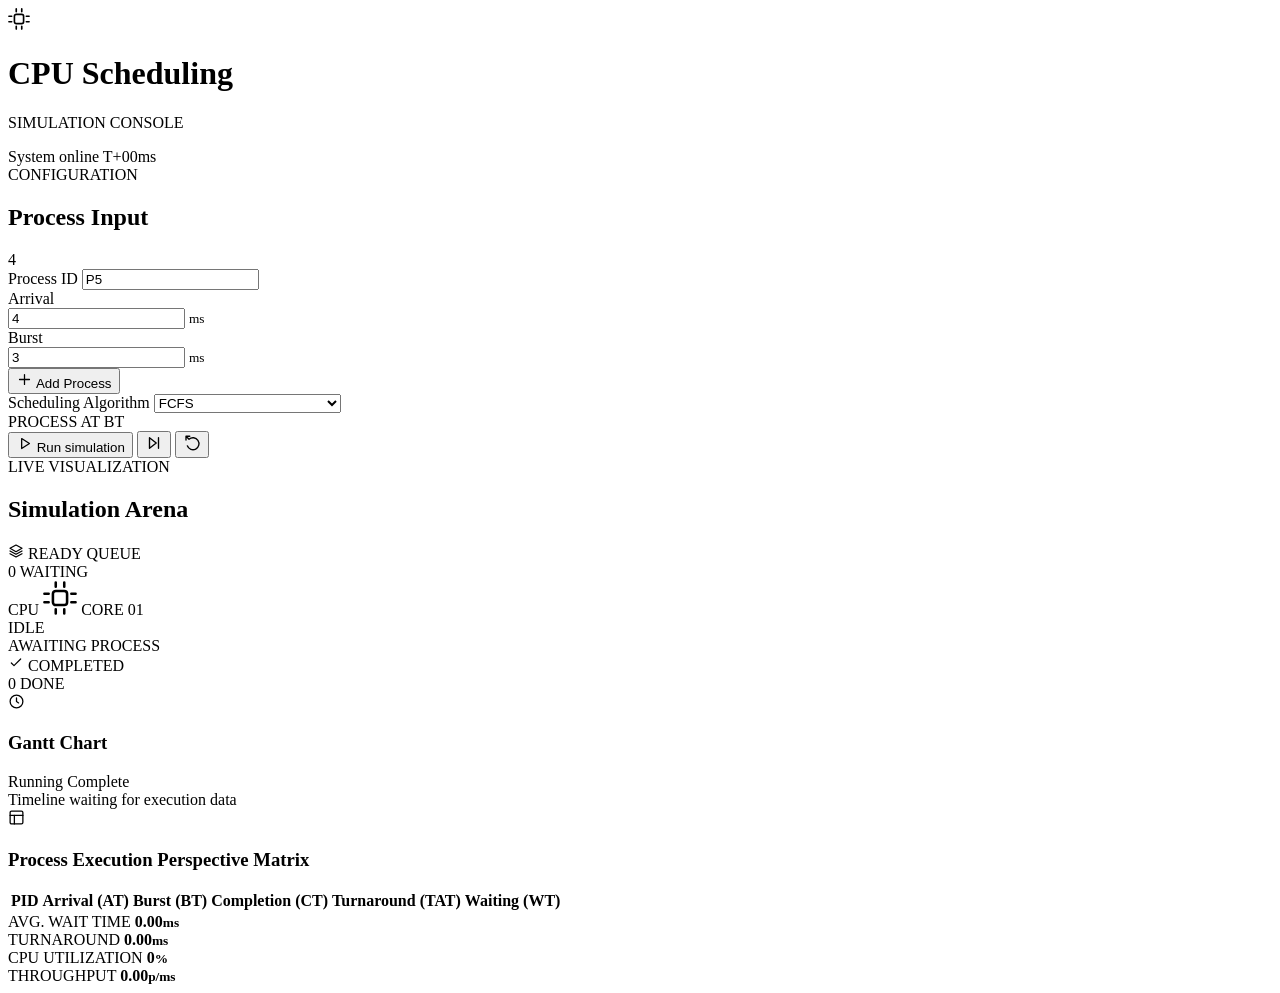
==== CPU-Scheduler/index.html @ b5a3eebd "Rename index.html to CPU-Scheduler/index.html" ====
<!DOCTYPE html>
<html lang="en">
<head>
  <meta charset="UTF-8">
  <meta name="viewport" content="width=device-width, initial-scale=1.0">
  <title>CPU Scheduling Simulation Console</title>
  
  <!-- Google Fonts -->
  <link rel="preconnect" href="https://fonts.googleapis.com">
  <link rel="preconnect" href="https://fonts.gstatic.com" crossorigin>
  <link href="https://fonts.googleapis.com/css2?family=DM+Sans:wght@400;500;600;700&family=Space+Mono:wght@400;700&display=swap" rel="stylesheet">
  
  <!-- Link to your CSS file -->
  <link rel="stylesheet" href="style.css">
</head>
<body>

  <div class="app-shell">
    <div class="ambient ambient-one"></div>
    <div class="ambient ambient-two"></div>

    <header class="topbar">
      <div class="brand">
        <div class="brand-mark">
          <svg aria-hidden="true" width="22" height="22" viewBox="0 0 24 24" fill="none" stroke="currentColor" stroke-width="1.8" stroke-linecap="round" stroke-linejoin="round"><rect x="7" y="7" width="10" height="10" rx="2" /><path d="M9 1v3m6-3v3M9 20v3m6-3v3M20 9h3m-3 6h3M1 9h3m-3 6h3" /></svg>
        </div>
        <div>
          <h1>CPU Scheduling</h1>
          <p>SIMULATION CONSOLE</p>
        </div>
      </div>

      <div class="system-status">
        <span class="status-dot"></span>
        <span>System online</span>
        <span class="divider"></span>
        <span class="mono" id="sys-time">T+00ms</span>
      </div>
    </header>

    <main class="dashboard">
      <!-- LEFT SIDEBAR -->
      <aside class="control-panel panel">
        <div class="panel-heading">
          <div>
            <span class="eyebrow">CONFIGURATION</span>
            <h2>Process Input</h2>
          </div>
          <span class="count-badge" id="proc-count">4</span>
        </div>

        <form class="process-form" onsubmit="addProcess(event)">
          <label>
            <span>Process ID</span>
            <input id="in-pid" value="P5" />
          </label>
          <div class="split-inputs">
            <label>
              <span>Arrival</span>
              <div class="unit-input">
                <input type="number" min="0" id="in-arrival" value="4" />
                <small>ms</small>
              </div>
            </label>
            <label>
              <span>Burst</span>
              <div class="unit-input">
                <input type="number" min="1" id="in-burst" value="3" />
                <small>ms</small>
              </div>
            </label>
          </div>
          <div class="split-inputs" id="queue-input-wrap" style="display: none;">
            <label>
              <span>Queue (1=High, 2=Low)</span>
              <input type="number" min="1" max="2" id="in-queue" value="1" style="width: 100%;" />
            </label>
          </div>
          <button class="add-button" type="submit">
            <svg width="17" height="17" viewBox="0 0 24 24" fill="none" stroke="currentColor" stroke-width="1.8" stroke-linecap="round" stroke-linejoin="round"><path d="M12 5v14M5 12h14" /></svg>
            Add Process
          </button>
        </form>

        <div class="section-rule"></div>

        <label class="algorithm-select">
          <span>Scheduling Algorithm</span>
          <select id="algo" onchange="handleAlgoChange()">
            <option value="FCFS">FCFS</option>
            <option value="SJF">Shortest Job First (SJF)</option>
            <option value="SRTF">Shortest Remaining (SRTF)</option>
            <option value="RR">Round Robin (RR)</option>
            <option value="MLQ">Multilevel Queue (MLQ)</option>
          </select>
        </label>

        <label class="algorithm-select" id="quantum-wrap" style="margin-top: 10px; display: none;">
          <span>Time Quantum</span>
          <input type="number" min="1" id="in-quantum" value="2" onchange="resetSim()" />
        </label>

        <div class="process-list">
          <div class="list-header">
            <span>PROCESS</span>
            <span>AT</span>
            <span>BT</span>
            <span id="th-q" style="display: none;">Q</span>
          </div>
          <div id="process-list-body"></div>
        </div>

        <div class="controls">
          <button class="play-button" id="btn-play" onclick="togglePlayback()">
            <svg id="play-icon" width="17" height="17" viewBox="0 0 24 24" fill="none" stroke="currentColor" stroke-width="1.8" stroke-linecap="round" stroke-linejoin="round"><path d="m8 5 11 7-11 7V5Z" /></svg>
            <span id="play-text">Run simulation</span>
          </button>
          <button class="icon-button" onclick="stepForward()" title="Next frame">
            <svg width="18" height="18" viewBox="0 0 24 24" fill="none" stroke="currentColor" stroke-width="1.8" stroke-linecap="round" stroke-linejoin="round"><path d="m6 5 9 7-9 7V5Z" /><path d="M18 5v14" /></svg>
          </button>
          <button class="icon-button" onclick="resetSim()" title="Reset">
            <svg width="18" height="18" viewBox="0 0 24 24" fill="none" stroke="currentColor" stroke-width="1.8" stroke-linecap="round" stroke-linejoin="round"><path d="M4 8V3m0 0h5M4 3l4 4a8 8 0 1 1-2.2 8.8" /></svg>
          </button>
        </div>
      </aside>

      <!-- RIGHT WORKSPACE -->
      <section class="workspace">
        <div class="workspace-header">
          <div>
            <span class="eyebrow">LIVE VISUALIZATION</span>
            <h2>Simulation Arena</h2>
          </div>
        </div>

        <!-- Arena -->
        <div class="arena panel">
          <div class="grid-overlay"></div>
          
          <section class="queue-zone zone">
            <div class="zone-title">
              <div>
                <svg width="16" height="16" viewBox="0 0 24 24" fill="none" stroke="currentColor" stroke-width="1.8" stroke-linecap="round" stroke-linejoin="round"><path d="m12 3 9 5-9 5-9-5 9-5Z" /><path d="m3 12 9 5 9-5M3 16l9 5 9-5" /></svg>
                <span>READY QUEUE</span>
              </div>
              <span class="zone-count" id="rq-count">0 WAITING</span>
            </div>
            <div class="queue-track" id="ready-queue"></div>
          </section>

          <div class="flow-line line-left"><i></i></div>

          <section class="cpu-zone" id="cpu-zone">
            <div class="cpu-rings">
              <div class="cpu-core">
                <span class="core-label">CPU</span>
                <svg width="34" height="34" viewBox="0 0 24 24" fill="none" stroke="currentColor" stroke-width="1.8" stroke-linecap="round" stroke-linejoin="round"><rect x="7" y="7" width="10" height="10" rx="2" /><path d="M9 1v3m6-3v3M9 20v3m6-3v3M20 9h3m-3 6h3M1 9h3m-3 6h3" /></svg>
                <span class="core-number">CORE 01</span>
              </div>
            </div>
            <div class="cpu-process" id="cpu-process">
              <span class="idle-chip">IDLE</span>
            </div>
            <span class="cpu-status" id="cpu-status">AWAITING PROCESS</span>
          </section>

          <div class="flow-line line-right"><i></i></div>

          <section class="completed-zone zone">
            <div class="zone-title">
              <div>
                <svg width="16" height="16" viewBox="0 0 24 24" fill="none" stroke="currentColor" stroke-width="1.8" stroke-linecap="round" stroke-linejoin="round"><path d="m5 12 4 4L19 6" /></svg>
                <span>COMPLETED</span>
              </div>
              <span class="zone-count" id="cq-count">0 DONE</span>
            </div>
            <div class="completed-track" id="completed-queue"></div>
          </section>
        </div>

        <!-- Gantt Chart -->
        <section class="gantt panel">
          <div class="gantt-heading">
            <div>
              <svg width="17" height="17" viewBox="0 0 24 24" fill="none" stroke="currentColor" stroke-width="1.8" stroke-linecap="round" stroke-linejoin="round"><circle cx="12" cy="12" r="9" /><path d="M12 7v5l3 2" /></svg>
              <h3>Gantt Chart</h3>
            </div>
            <div class="gantt-meta">
              <span><i class="legend-running"></i> Running</span>
              <span><i class="legend-complete"></i> Complete</span>
            </div>
          </div>

          <div class="timeline">
            <div class="timeline-bars" id="gantt-bars">
              <span class="timeline-empty">Timeline waiting for execution data</span>
            </div>
            <div class="ticks" id="gantt-ticks"></div>
          </div>
        </section>

        <!-- Blended Process Execution Matrix -->
        <section class="matrix-panel panel">
          <div class="matrix-heading">
            <svg width="17" height="17" viewBox="0 0 24 24" fill="none" stroke="currentColor" stroke-width="1.8" stroke-linecap="round" stroke-linejoin="round"><rect x="3" y="3" width="18" height="18" rx="2" ry="2"></rect><line x1="3" y1="9" x2="21" y2="9"></line><line x1="9" y1="21" x2="9" y2="9"></line></svg>
            <h3>Process Execution Perspective Matrix</h3>
          </div>
          <div class="matrix-body">
            <table id="execution-matrix">
              <thead>
                <tr>
                  <th>PID</th>
                  <th>Arrival (AT)</th>
                  <th>Burst (BT)</th>
                  <th>Completion (CT)</th>
                  <th>Turnaround (TAT)</th>
                  <th>Waiting (WT)</th>
                </tr>
              </thead>
              <tbody></tbody>
            </table>
          </div>
        </section>

        <!-- Metrics -->
        <div class="metrics">
          <div>
            <span>AVG. WAIT TIME</span>
            <strong id="m-wait">0.00<small>ms</small></strong>
          </div>
          <div>
            <span>TURNAROUND</span>
            <strong id="m-turn">0.00<small>ms</small></strong>
          </div>
          <div>
            <span>CPU UTILIZATION</span>
            <strong id="m-util">0<small>%</small></strong>
          </div>
          <div>
            <span>THROUGHPUT</span>
            <strong id="m-thru">0.00<small>p/ms</small></strong>
          </div>
        </div>
      </section>
    </main>
  </div>

  <!-- Link to your JavaScript file -->
  <script src="script.js"></script>
</body>
</html>
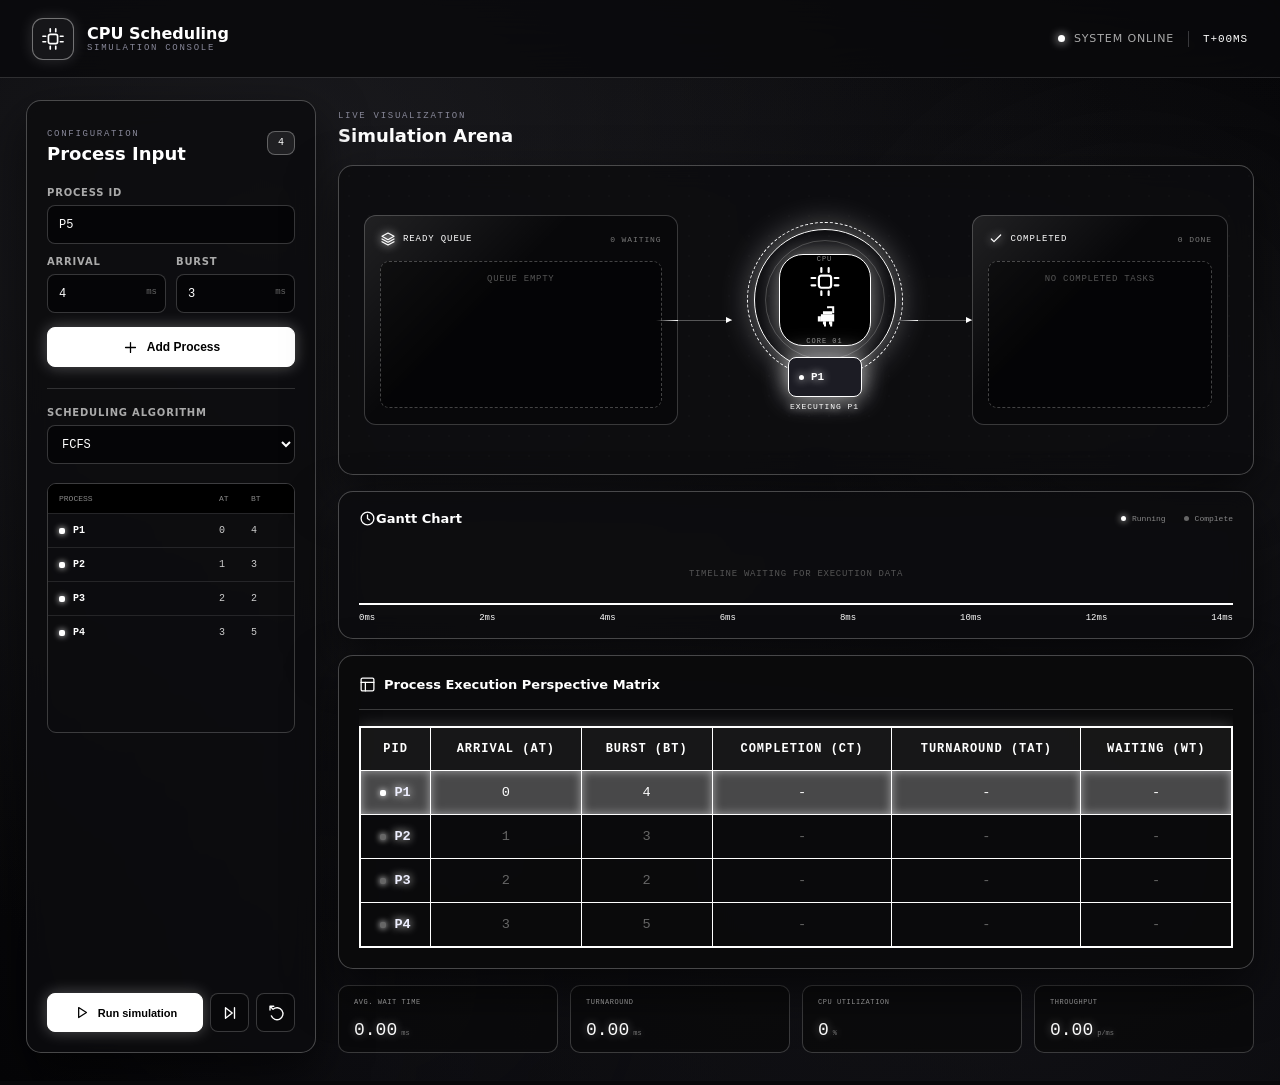
==== commit 9b939715: "Update index.html" ====
--- a/CPU-Scheduler/index.html
+++ b/CPU-Scheduler/index.html
@@ -10,7 +10,6 @@
   <link rel="preconnect" href="https://fonts.gstatic.com" crossorigin>
   <link href="https://fonts.googleapis.com/css2?family=DM+Sans:wght@400;500;600;700&family=Space+Mono:wght@400;700&display=swap" rel="stylesheet">
   
-  <!-- Link to your CSS file -->
   <link rel="stylesheet" href="style.css">
 </head>
 <body>
@@ -154,7 +153,30 @@
             <div class="cpu-rings">
               <div class="cpu-core">
                 <span class="core-label">CPU</span>
-                <svg width="34" height="34" viewBox="0 0 24 24" fill="none" stroke="currentColor" stroke-width="1.8" stroke-linecap="round" stroke-linejoin="round"><rect x="7" y="7" width="10" height="10" rx="2" /><path d="M9 1v3m6-3v3M9 20v3m6-3v3M20 9h3m-3 6h3M1 9h3m-3 6h3" /></svg>
+                
+                <!-- Static Chip Icon (Shows when IDLE) -->
+                <svg class="chip-icon" width="34" height="34" viewBox="0 0 24 24" fill="none" stroke="currentColor" stroke-width="1.8" stroke-linecap="round" stroke-linejoin="round">
+                  <rect x="7" y="7" width="10" height="10" rx="2" />
+                  <path d="M9 1v3m6-3v3M9 20v3m6-3v3M20 9h3m-3 6h3M1 9h3m-3 6h3" />
+                </svg>
+
+                <!-- Running Dino Icon (Shows when EXECUTING) -->
+                <svg class="dino-icon" width="38" height="38" viewBox="0 0 32 32" fill="currentColor">
+                  <path d="M18 6h7v7h-2v-5h-5zM23 8h2v2h-2z" />
+                  <path d="M14 11h9v3h-9z" />
+                  <path d="M12 14h13v7h-13z" />
+                  <path d="M9 16h3v5h-3z" />
+                  <g class="dino-leg-a">
+                    <path d="M14 21h3v5h-2v-2h-1z" />
+                    <path d="M20 21h3v3h-2v-1h-1z" />
+                  </g>
+                  <g class="dino-leg-b">
+                    <path d="M14 21h3v3h-2v-1h-1z" />
+                    <path d="M20 21h3v5h-2v-2h-1z" />
+                  </g>
+                  <circle cx="21" cy="9" r="1" fill="#000" />
+                </svg>
+
                 <span class="core-number">CORE 01</span>
               </div>
             </div>
@@ -245,7 +267,6 @@
     </main>
   </div>
 
-  <!-- Link to your JavaScript file -->
   <script src="script.js"></script>
 </body>
 </html>
--- a/CPU-Scheduler/style.css
+++ b/CPU-Scheduler/style.css
@@ -0,0 +1,899 @@
+:root {
+  color: #ffffff;
+  background: #08080a;
+  font-family: 'DM Sans', system-ui, sans-serif;
+  font-synthesis: none;
+}
+
+* {
+  scrollbar-color: #444 transparent;
+  scrollbar-width: thin;
+  box-sizing: border-box;
+  margin: 0;
+  padding: 0;
+}
+
+body {
+  min-width: 320px;
+  min-height: 100vh;
+  overflow-x: hidden;
+  background: #08080a;
+}
+
+button, input, select {
+  outline: none;
+}
+
+button {
+  cursor: pointer;
+}
+
+/* --- APP SHELL: DARK LIQUID MARBLE BACKGROUND --- */
+.app-shell {
+  min-height: 100vh;
+  position: relative;
+  overflow: hidden;
+  background-color: #08080a;
+  background-image: 
+    radial-gradient(ellipse at 20% 20%, rgba(40, 40, 45, 0.6) 0%, transparent 60%),
+    radial-gradient(ellipse at 80% 80%, rgba(20, 20, 25, 0.8) 0%, transparent 70%),
+    radial-gradient(circle at 50% 50%, rgba(15, 15, 18, 0.9) 0%, #050507 100%);
+}
+
+.ambient {
+  position: absolute;
+  border-radius: 999px;
+  filter: blur(100px);
+  pointer-events: none;
+}
+
+.ambient-one {
+  width: 500px;
+  height: 500px;
+  right: -100px;
+  top: 10%;
+  background: rgba(255, 255, 255, 0.03);
+}
+
+.ambient-two {
+  width: 400px;
+  height: 400px;
+  left: 10%;
+  bottom: -100px;
+  background: rgba(200, 200, 220, 0.02);
+}
+
+/* --- TOP BAR --- */
+.topbar {
+  height: 78px;
+  padding: 0 32px;
+  display: flex;
+  align-items: center;
+  justify-content: space-between;
+  position: relative;
+  z-index: 5;
+  border-bottom: 1px solid rgba(255, 255, 255, 0.15);
+  background: rgba(10, 10, 12, 0.85);
+  backdrop-filter: blur(20px);
+}
+
+.brand, .brand-mark, .system-status, .zone-title>div, .gantt-heading>div, .controls, .play-button, .add-button {
+  display: flex;
+  align-items: center;
+}
+
+.brand {
+  gap: 13px;
+}
+
+.brand-mark {
+  width: 42px;
+  height: 42px;
+  justify-content: center;
+  border: 1px solid rgba(255, 255, 255, 0.4);
+  border-radius: 11px;
+  color: #ffffff;
+  background: rgba(255, 255, 255, 0.05);
+  box-shadow: 0 0 15px rgba(255, 255, 255, 0.15);
+}
+
+.brand h1 {
+  font-size: 16px;
+  font-weight: 700;
+  color: #ffffff;
+}
+
+.brand p, .eyebrow {
+  font-family: 'Space Mono', monospace;
+  font-size: 9px;
+  letter-spacing: 0.19em;
+  color: #888899;
+}
+
+.system-status {
+  gap: 9px;
+  color: #aaaaaa;
+  font-size: 11px;
+  text-transform: uppercase;
+  letter-spacing: 0.08em;
+}
+
+.status-dot {
+  width: 7px;
+  height: 7px;
+  border-radius: 50%;
+  background: #ffffff;
+  box-shadow: 0 0 10px #ffffff;
+}
+
+.divider {
+  width: 1px;
+  height: 16px;
+  margin: 0 5px;
+  background: rgba(255, 255, 255, 0.2);
+}
+
+.mono {
+  font-family: 'Space Mono', monospace;
+  color: #ffffff;
+}
+
+/* --- DASHBOARD LAYOUT --- */
+.dashboard {
+  width: min(1480px, 100%);
+  margin: 0 auto;
+  padding: 22px 26px 28px;
+  display: grid;
+  grid-template-columns: 290px minmax(0, 1fr);
+  gap: 22px;
+  position: relative;
+  z-index: 2;
+}
+
+.panel {
+  border: 1px solid rgba(255, 255, 255, 0.25);
+  border-radius: 15px;
+  background: rgba(12, 12, 15, 0.85);
+  backdrop-filter: blur(12px);
+  box-shadow: 0 20px 50px rgba(0, 0, 0, 0.6);
+}
+
+.control-panel {
+  min-height: calc(100vh - 128px);
+  padding: 20px;
+  display: flex;
+  flex-direction: column;
+}
+
+.panel-heading, .workspace-header, .gantt-heading, .zone-title, .list-header, .list-row {
+  display: flex;
+  align-items: center;
+  justify-content: space-between;
+}
+
+.panel-heading h2, .workspace-header h2 {
+  margin-top: 3px;
+  font-size: 18px;
+  font-weight: 600;
+  color: #ffffff;
+}
+
+.count-badge {
+  min-width: 28px;
+  height: 24px;
+  padding: 0 8px;
+  display: grid;
+  place-items: center;
+  border: 1px solid rgba(255, 255, 255, 0.3);
+  border-radius: 8px;
+  color: #ffffff;
+  background: rgba(255, 255, 255, 0.08);
+  font: 10px 'Space Mono', monospace;
+}
+
+/* --- FORM & INPUTS --- */
+.process-form {
+  margin-top: 23px;
+}
+
+.process-form label, .algorithm-select {
+  display: block;
+}
+
+.process-form label>span, .algorithm-select>span {
+  display: block;
+  margin-bottom: 7px;
+  color: #aaaaaa;
+  font-size: 10px;
+  font-weight: 600;
+  letter-spacing: 0.08em;
+  text-transform: uppercase;
+}
+
+input, select {
+  width: 100%;
+  height: 39px;
+  border: 1px solid rgba(255, 255, 255, 0.2);
+  border-radius: 8px;
+  color: #ffffff;
+  background: #050507;
+  font: 12px 'Space Mono', monospace;
+  transition: border-color 180ms ease-out, box-shadow 180ms ease-out;
+}
+
+input {
+  padding: 0 11px;
+}
+
+select {
+  padding: 0 10px;
+  appearance: auto;
+}
+
+input:focus, select:focus {
+  border-color: #ffffff;
+  box-shadow: 0 0 10px rgba(255, 255, 255, 0.3);
+}
+
+.split-inputs {
+  display: grid;
+  grid-template-columns: 1fr 1fr;
+  gap: 10px;
+  margin-top: 12px;
+}
+
+.unit-input {
+  position: relative;
+}
+
+.unit-input input {
+  padding-right: 32px;
+}
+
+.unit-input small {
+  position: absolute;
+  right: 9px;
+  top: 13px;
+  color: #666666;
+  font: 9px 'Space Mono', monospace;
+}
+
+.add-button, .play-button {
+  justify-content: center;
+  gap: 8px;
+  border: 1px solid #ffffff;
+  color: #000000;
+  background: #ffffff;
+  box-shadow: 0 0 15px rgba(255, 255, 255, 0.3);
+  font-weight: 700;
+  transition: transform 180ms ease-out, filter 180ms ease-out;
+}
+
+.add-button {
+  width: 100%;
+  height: 40px;
+  margin-top: 14px;
+  border-radius: 8px;
+  font-size: 12px;
+}
+
+.add-button:hover, .play-button:hover {
+  filter: brightness(1.2);
+  transform: translateY(-1px);
+  box-shadow: 0 0 22px rgba(255, 255, 255, 0.5);
+}
+
+.section-rule {
+  height: 1px;
+  margin: 21px 0 18px;
+  background: rgba(255, 255, 255, 0.15);
+}
+
+.process-list {
+  margin-top: 19px;
+  border: 1px solid rgba(255, 255, 255, 0.2);
+  border-radius: 9px;
+  flex: 1;
+  overflow-y: auto;
+  max-height: 250px;
+}
+
+.list-header {
+  height: 29px;
+  padding: 0 11px;
+  color: #888888;
+  background: #000000;
+  font: 8px 'Space Mono', monospace;
+  grid-template-columns: 1fr 32px 32px 32px;
+  display: grid;
+}
+
+.list-row {
+  min-height: 34px;
+  padding: 0 11px;
+  border-top: 1px solid rgba(255, 255, 255, 0.1);
+  color: #cccccc;
+  font: 10px 'Space Mono', monospace;
+  grid-template-columns: 1fr 32px 32px 32px;
+  display: grid;
+}
+
+.list-row>div {
+  display: flex;
+  align-items: center;
+  gap: 8px;
+  color: #ffffff;
+}
+
+.mini-dot {
+  width: 6px;
+  height: 6px;
+  border-radius: 2px;
+  background: #ffffff;
+  box-shadow: 0 0 6px #ffffff;
+}
+
+.controls {
+  gap: 7px;
+  margin-top: auto;
+  padding-top: 20px;
+}
+
+.play-button {
+  height: 39px;
+  flex: 1;
+  border-radius: 8px;
+  font-size: 11px;
+}
+
+.icon-button {
+  width: 39px;
+  height: 39px;
+  display: grid;
+  place-items: center;
+  border: 1px solid rgba(255, 255, 255, 0.2);
+  border-radius: 8px;
+  color: #ffffff;
+  background: #08080a;
+  transition: border-color 180ms ease-out, box-shadow 180ms ease-out;
+}
+
+.icon-button:hover {
+  border-color: #ffffff;
+  box-shadow: 0 0 10px rgba(255, 255, 255, 0.3);
+}
+
+.workspace {
+  min-width: 0;
+  display: flex;
+  flex-direction: column;
+  gap: 16px;
+}
+
+.workspace-header {
+  height: 49px;
+}
+
+/* --- ARENA ZONE & RUNNING TRACK --- */
+.arena {
+  min-height: 310px;
+  padding: 25px;
+  display: grid;
+  grid-template-columns: minmax(250px, 1.1fr) 54px 186px 54px minmax(210px, 0.9fr);
+  align-items: center;
+  position: relative;
+  overflow: hidden;
+}
+
+.grid-overlay {
+  position: absolute;
+  inset: 0;
+  opacity: 0.15;
+  background: radial-gradient(circle at 50% 50%, rgba(255,255,255,0.1) 1px, transparent 1px);
+  background-size: 20px 20px;
+  pointer-events: none;
+}
+
+.zone {
+  height: 210px;
+  padding: 15px;
+  position: relative;
+  z-index: 1;
+  border: 1px solid rgba(255, 255, 255, 0.2);
+  border-radius: 12px;
+  background: rgba(8, 8, 10, 0.8);
+}
+
+.zone::before {
+  content: '';
+  position: absolute;
+  inset: -1px;
+  border-radius: inherit;
+  background: linear-gradient(135deg, rgba(255, 255, 255, 0.1), transparent 40%);
+  pointer-events: none;
+}
+
+.zone-title {
+  position: relative;
+  z-index: 1;
+  color: #ffffff;
+  font: 9px 'Space Mono', monospace;
+  letter-spacing: 0.1em;
+}
+
+.zone-title>div {
+  gap: 7px;
+}
+
+.queue-zone .zone-title svg, .completed-zone .zone-title svg {
+  color: #ffffff;
+  filter: drop-shadow(0 0 5px #ffffff);
+}
+
+.zone-count {
+  color: #777777;
+  font-size: 8px;
+}
+
+.queue-track, .completed-track {
+  height: 147px;
+  margin-top: 14px;
+  padding: 12px;
+  display: flex;
+  align-content: flex-start;
+  align-items: flex-start;
+  flex-wrap: wrap;
+  gap: 8px;
+  border: 1px dashed rgba(255, 255, 255, 0.25);
+  border-radius: 9px;
+  position: relative;
+  background: rgba(0, 0, 0, 0.4);
+  overflow-y: auto;
+}
+
+.empty-label, .timeline-empty {
+  margin: auto;
+  color: #555555;
+  font: 9px 'Space Mono', monospace;
+  text-transform: uppercase;
+  letter-spacing: 0.08em;
+}
+
+.process-node {
+  min-width: 74px;
+  height: 40px;
+  padding: 0 10px;
+  display: flex;
+  align-items: center;
+  gap: 7px;
+  border: 1px solid #ffffff;
+  border-radius: 8px;
+  color: #ffffff;
+  background: #111116;
+  box-shadow: 0 0 10px rgba(255, 255, 255, 0.2);
+  animation: node-in 420ms cubic-bezier(0.16, 1, 0.3, 1) both;
+  transition: transform 450ms ease-out, box-shadow 450ms ease-out;
+}
+
+.process-node strong {
+  color: #ffffff;
+  font: 700 11px 'Space Mono', monospace;
+  text-shadow: 0 0 8px #ffffff;
+}
+
+.process-node>span:last-child {
+  color: #cccccc;
+  font: 8px 'Space Mono', monospace;
+}
+
+.node-dot {
+  width: 5px;
+  height: 5px;
+  border-radius: 50%;
+  background: #ffffff;
+  box-shadow: 0 0 8px #ffffff;
+}
+
+/* SOLID OPAQUE ACTIVE NODE */
+.process-node.is-active {
+  color: #ffffff;
+  border-color: #ffffff;
+  background: #1c1c24;
+  box-shadow: 0 0 25px rgba(255, 255, 255, 0.8);
+}
+
+.flow-line {
+  height: 1px;
+  position: relative;
+  z-index: 1;
+  background: rgba(255, 255, 255, 0.3);
+}
+
+.flow-line::after {
+  content: '';
+  position: absolute;
+  right: 0;
+  top: -3px;
+  border-left: 6px solid #ffffff;
+  border-top: 3px solid transparent;
+  border-bottom: 3px solid transparent;
+}
+
+.flow-line i {
+  width: 22px;
+  height: 1px;
+  position: absolute;
+  left: -22px;
+  background: linear-gradient(90deg, transparent, #ffffff);
+  animation: flow 2s linear infinite;
+}
+
+.cpu-zone {
+  position: relative;
+  z-index: 2;
+  display: flex;
+  flex-direction: column;
+  align-items: center;
+  justify-content: center;
+  height: 100%;
+}
+
+.cpu-rings {
+  width: 142px;
+  height: 142px;
+  display: grid;
+  place-items: center;
+  border: 1px solid rgba(255, 255, 255, 0.3);
+  border-radius: 50%;
+  position: relative;
+  background: radial-gradient(circle, rgba(255, 255, 255, 0.05), transparent 70%);
+}
+
+.cpu-rings::before, .cpu-rings::after {
+  content: '';
+  position: absolute;
+  border-radius: 50%;
+  border: 1px solid rgba(255, 255, 255, 0.2);
+}
+
+.cpu-rings::before {
+  inset: 10px;
+}
+
+.cpu-rings::after {
+  inset: -8px;
+  border-style: dashed;
+}
+
+.processing .cpu-rings {
+  border-color: #ffffff;
+  box-shadow: 0 0 35px rgba(255, 255, 255, 0.4);
+}
+
+.processing .cpu-rings::after {
+  border-color: #ffffff;
+  animation: spin 9s linear infinite;
+}
+
+.cpu-core {
+  width: 92px;
+  height: 92px;
+  display: flex;
+  flex-direction: column;
+  align-items: center;
+  justify-content: center;
+  gap: 4px;
+  border: 1px solid rgba(255, 255, 255, 0.4);
+  border-radius: 24px;
+  color: #ffffff;
+  background: #000000;
+  box-shadow: 0 0 20px rgba(255, 255, 255, 0.15);
+}
+
+.processing .cpu-core {
+  border-color: #ffffff;
+  box-shadow: 0 0 25px rgba(255, 255, 255, 0.5);
+}
+
+.core-label, .core-number {
+  font: 7px 'Space Mono', monospace;
+  letter-spacing: 0.14em;
+  color: #888888;
+}
+
+.cpu-process {
+  height: 32px;
+  margin-top: -14px;
+  position: relative;
+  z-index: 4;
+}
+
+.idle-chip {
+  display: block;
+  padding: 7px 11px;
+  border: 1px solid rgba(255, 255, 255, 0.2);
+  border-radius: 6px;
+  color: #777777;
+  background: #08080a;
+  font: 8px 'Space Mono', monospace;
+}
+
+.cpu-status {
+  margin-top: 13px;
+  color: #888888;
+  font: 8px 'Space Mono', monospace;
+  letter-spacing: 0.12em;
+}
+
+.processing .cpu-status {
+  color: #ffffff;
+  text-shadow: 0 0 8px #ffffff;
+}
+
+/* --- GLOWING WHITE MATRIX TABLE --- */
+.matrix-panel {
+  display: flex;
+  flex-direction: column;
+  padding: 20px;
+  background: rgba(10, 10, 12, 0.9);
+}
+
+.matrix-heading {
+  padding-bottom: 16px;
+  border-bottom: 1px solid rgba(255, 255, 255, 0.2);
+  display: flex;
+  align-items: center;
+  gap: 8px;
+}
+
+.matrix-heading h3 {
+  font-size: 13px;
+  font-weight: 600;
+  color: #ffffff;
+}
+
+.matrix-heading svg {
+  color: #ffffff;
+}
+
+.matrix-body {
+  overflow-x: auto;
+  padding-top: 16px;
+}
+
+table#execution-matrix {
+  width: 100%;
+  border-collapse: collapse;
+  font-family: 'Space Mono', monospace;
+  font-size: 0.85rem;
+  border: 2px solid #ffffff;
+  box-shadow: 0 0 15px rgba(255, 255, 255, 0.2);
+}
+
+table#execution-matrix th {
+  text-align: center;
+  padding: 14px;
+  color: #ffffff;
+  font-weight: 700;
+  border: 1px solid #ffffff;
+  font-size: 0.75rem;
+  text-transform: uppercase;
+  letter-spacing: 1px;
+  background: rgba(255, 255, 255, 0.05);
+}
+
+table#execution-matrix td {
+  padding: 14px;
+  border: 1px solid #ffffff;
+  color: #ffffff;
+  text-align: center;
+}
+
+table#execution-matrix tr.active-row td {
+  background: rgba(255, 255, 255, 0.25);
+  box-shadow: inset 0 0 10px rgba(255, 255, 255, 0.5);
+}
+
+table#execution-matrix tr.pending-row td {
+  color: #666666;
+}
+
+.pid-cell {
+  font-weight: 700;
+  display: flex;
+  align-items: center;
+  justify-content: center;
+  gap: 8px;
+  text-shadow: 0 0 8px #ffffff;
+}
+
+/* --- GANTT & TIMELINE TRACK --- */
+.gantt {
+  padding: 18px 20px 15px;
+}
+
+.gantt-heading h3 {
+  font-size: 13px;
+  font-weight: 600;
+  color: #ffffff;
+}
+
+.gantt-heading svg {
+  color: #ffffff;
+}
+
+.gantt-meta {
+  gap: 18px !important;
+  color: #888888;
+  font: 8px 'Space Mono', monospace;
+}
+
+.gantt-meta span {
+  display: flex;
+  align-items: center;
+  gap: 6px;
+}
+
+.gantt-meta i {
+  width: 5px;
+  height: 5px;
+  border-radius: 50%;
+}
+
+.legend-running {
+  background: #ffffff;
+  box-shadow: 0 0 7px #ffffff;
+}
+
+.legend-complete {
+  background: #666666;
+}
+
+.timeline {
+  margin-top: 18px;
+}
+
+.timeline-bars {
+  height: 60px;
+  display: flex;
+  align-items: center;
+  overflow-x: auto;
+  overflow-y: hidden;
+  position: relative;
+  border-bottom: 2px solid #ffffff;
+  background: transparent;
+  padding: 0 10px;
+}
+
+.gantt-bar {
+  height: 38px;
+  min-width: 25px;
+  padding: 0 12px;
+  display: flex;
+  align-items: center;
+  justify-content: space-between;
+  border: 1px solid #ffffff;
+  border-radius: 4px;
+  color: #ffffff;
+  background: rgba(255, 255, 255, 0.1);
+  box-shadow: 0 0 10px rgba(255, 255, 255, 0.2);
+  flex-shrink: 0;
+}
+
+.gantt-bar.running {
+  background: rgba(255, 255, 255, 0.3);
+  box-shadow: 0 0 20px rgba(255, 255, 255, 0.8);
+}
+
+.gantt-bar span {
+  color: #ffffff;
+  font: 700 11px 'Space Mono', monospace;
+  text-shadow: 0 0 8px #ffffff;
+}
+
+.gantt-bar small {
+  font: 8px 'Space Mono', monospace;
+  opacity: 0.8;
+  margin-left: 8px;
+}
+
+.ticks {
+  margin-top: 8px;
+  display: flex;
+  justify-content: space-between;
+  color: #ffffff;
+  font: 9px 'Space Mono', monospace;
+}
+
+/* --- METRICS PANEL --- */
+.metrics {
+  display: grid;
+  grid-template-columns: repeat(4, 1fr);
+  gap: 12px;
+}
+
+.metrics>div {
+  height: 68px;
+  padding: 12px 15px;
+  display: flex;
+  flex-direction: column;
+  justify-content: space-between;
+  border: 1px solid rgba(255, 255, 255, 0.2);
+  border-radius: 10px;
+  background: rgba(10, 10, 12, 0.8);
+}
+
+.metrics span {
+  color: #aaaaaa;
+  font: 7px 'Space Mono', monospace;
+  letter-spacing: 0.08em;
+}
+
+.metrics strong {
+  color: #ffffff;
+  font: 18px 'Space Mono', monospace;
+  text-shadow: 0 0 10px rgba(255, 255, 255, 0.4);
+}
+
+.metrics small {
+  margin-left: 4px;
+  color: #777777;
+  font-size: 7px;
+}
+
+@keyframes node-in {
+  from {
+    opacity: 0;
+    transform: translateY(-8px) scale(0.94);
+  }
+  to {
+    opacity: 1;
+    transform: translateY(0) scale(1);
+  }
+}
+
+@keyframes flow {
+  to {
+    left: 100%;
+  }
+}
+
+@keyframes spin {
+  to {
+    transform: rotate(360deg);
+  }
+}
+
+@media (max-width: 1100px) {
+  .dashboard {
+    grid-template-columns: 260px minmax(0, 1fr);
+    padding: 18px;
+    gap: 16px;
+  }
+
+  .arena {
+    grid-template-columns: minmax(185px, 1fr) 32px 150px 32px minmax(170px, 0.9fr);
+    padding: 18px;
+  }
+
+  .cpu-rings {
+    width: 120px;
+    height: 120px;
+  }
+}
+
+/* --- SLIDE ANIMATION FOR MOVING PROCESSES --- */
+@keyframes slideInFromLeft {
+  0% { 
+    opacity: 0; 
+    transform: translateX(-80px) scale(0.8); 
+  }
+  100% { 
+    opacity: 1; 
+    transform: translateX(0) scale(1); 
+  }
+}
+
+.animate-slide {
+  animation: slideInFromLeft 0.45s cubic-bezier(0.16, 1, 0.3, 1) forwards !important;
+}
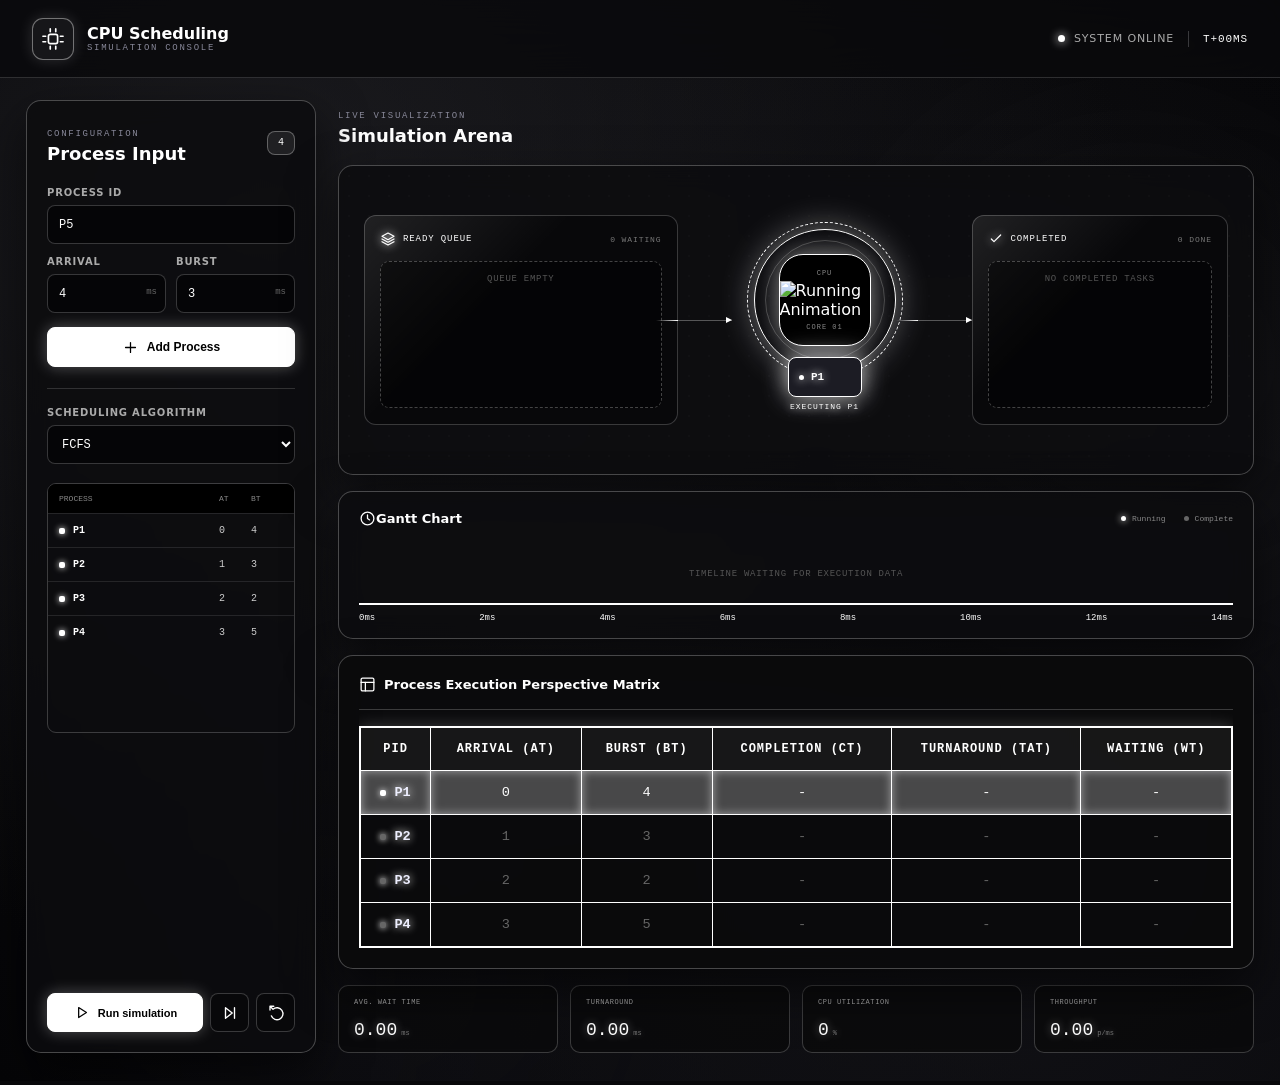
==== commit 21927578: "Update index.html" ====
--- a/CPU-Scheduler/index.html
+++ b/CPU-Scheduler/index.html
@@ -160,22 +160,8 @@
                   <path d="M9 1v3m6-3v3M9 20v3m6-3v3M20 9h3m-3 6h3M1 9h3m-3 6h3" />
                 </svg>
 
-                <!-- Running Dino Icon (Shows when EXECUTING) -->
-                <svg class="dino-icon" width="38" height="38" viewBox="0 0 32 32" fill="currentColor">
-                  <path d="M18 6h7v7h-2v-5h-5zM23 8h2v2h-2z" />
-                  <path d="M14 11h9v3h-9z" />
-                  <path d="M12 14h13v7h-13z" />
-                  <path d="M9 16h3v5h-3z" />
-                  <g class="dino-leg-a">
-                    <path d="M14 21h3v5h-2v-2h-1z" />
-                    <path d="M20 21h3v3h-2v-1h-1z" />
-                  </g>
-                  <g class="dino-leg-b">
-                    <path d="M14 21h3v3h-2v-1h-1z" />
-                    <path d="M20 21h3v5h-2v-2h-1z" />
-                  </g>
-                  <circle cx="21" cy="9" r="1" fill="#000" />
-                </svg>
+                <!-- Custom GIF (Shows when EXECUTING) -->
+                <img src="dino.gif" class="dino-icon" alt="Running Animation">
 
                 <span class="core-number">CORE 01</span>
               </div>
--- a/CPU-Scheduler/style.css
+++ b/CPU-Scheduler/style.css
@@ -28,7 +28,6 @@
   cursor: pointer;
 }
 
-/* --- APP SHELL: DARK LIQUID MARBLE BACKGROUND --- */
 .app-shell {
   min-height: 100vh;
   position: relative;
@@ -138,7 +137,6 @@
   color: #ffffff;
 }
 
-/* --- DASHBOARD LAYOUT --- */
 .dashboard {
   width: min(1480px, 100%);
   margin: 0 auto;
@@ -191,7 +189,6 @@
   font: 10px 'Space Mono', monospace;
 }
 
-/* --- FORM & INPUTS --- */
 .process-form {
   margin-top: 23px;
 }
@@ -374,7 +371,6 @@
   height: 49px;
 }
 
-/* --- ARENA ZONE & RUNNING TRACK --- */
 .arena {
   min-height: 310px;
   padding: 25px;
@@ -494,7 +490,6 @@
   box-shadow: 0 0 8px #ffffff;
 }
 
-/* SOLID OPAQUE ACTIVE NODE */
 .process-node.is-active {
   color: #ffffff;
   border-color: #ffffff;
@@ -588,6 +583,7 @@
   color: #ffffff;
   background: #000000;
   box-shadow: 0 0 20px rgba(255, 255, 255, 0.15);
+  position: relative;
 }
 
 .processing .cpu-core {
@@ -630,7 +626,22 @@
   text-shadow: 0 0 8px #ffffff;
 }
 
-/* --- GLOWING WHITE MATRIX TABLE --- */
+/* --- DINO CPU ANIMATION --- */
+.chip-icon { display: block; }
+.dino-icon { display: none; }
+
+.processing .chip-icon { display: none; }
+.processing .dino-icon { display: block; animation: dino-bob 0.3s infinite alternate; }
+
+.dino-leg-a, .dino-leg-b { opacity: 0; }
+.processing .dino-leg-a { animation: walk-a 0.25s infinite steps(1); }
+.processing .dino-leg-b { animation: walk-b 0.25s infinite steps(1); }
+
+@keyframes walk-a { 0%, 49% { opacity: 1; } 50%, 100% { opacity: 0; } }
+@keyframes walk-b { 0%, 49% { opacity: 0; } 50%, 100% { opacity: 1; } }
+@keyframes dino-bob { from { transform: translateY(0); } to { transform: translateY(-3px); } }
+
+/* --- TABLE --- */
 .matrix-panel {
   display: flex;
   flex-direction: column;
@@ -646,20 +657,9 @@
   gap: 8px;
 }
 
-.matrix-heading h3 {
-  font-size: 13px;
-  font-weight: 600;
-  color: #ffffff;
-}
-
-.matrix-heading svg {
-  color: #ffffff;
-}
-
-.matrix-body {
-  overflow-x: auto;
-  padding-top: 16px;
-}
+.matrix-heading h3 { font-size: 13px; font-weight: 600; color: #ffffff; }
+.matrix-heading svg { color: #ffffff; }
+.matrix-body { overflow-x: auto; padding-top: 16px; }
 
 table#execution-matrix {
   width: 100%;
@@ -694,9 +694,7 @@
   box-shadow: inset 0 0 10px rgba(255, 255, 255, 0.5);
 }
 
-table#execution-matrix tr.pending-row td {
-  color: #666666;
-}
+table#execution-matrix tr.pending-row td { color: #666666; }
 
 .pid-cell {
   font-weight: 700;
@@ -707,52 +705,17 @@
   text-shadow: 0 0 8px #ffffff;
 }
 
-/* --- GANTT & TIMELINE TRACK --- */
-.gantt {
-  padding: 18px 20px 15px;
-}
-
-.gantt-heading h3 {
-  font-size: 13px;
-  font-weight: 600;
-  color: #ffffff;
-}
-
-.gantt-heading svg {
-  color: #ffffff;
-}
-
-.gantt-meta {
-  gap: 18px !important;
-  color: #888888;
-  font: 8px 'Space Mono', monospace;
-}
-
-.gantt-meta span {
-  display: flex;
-  align-items: center;
-  gap: 6px;
-}
-
-.gantt-meta i {
-  width: 5px;
-  height: 5px;
-  border-radius: 50%;
-}
-
-.legend-running {
-  background: #ffffff;
-  box-shadow: 0 0 7px #ffffff;
-}
-
-.legend-complete {
-  background: #666666;
-}
-
-.timeline {
-  margin-top: 18px;
-}
-
+/* --- GANTT --- */
+.gantt { padding: 18px 20px 15px; }
+.gantt-heading h3 { font-size: 13px; font-weight: 600; color: #ffffff; }
+.gantt-heading svg { color: #ffffff; }
+.gantt-meta { gap: 18px !important; color: #888888; font: 8px 'Space Mono', monospace; }
+.gantt-meta span { display: flex; align-items: center; gap: 6px; }
+.gantt-meta i { width: 5px; height: 5px; border-radius: 50%; }
+.legend-running { background: #ffffff; box-shadow: 0 0 7px #ffffff; }
+.legend-complete { background: #666666; }
+
+.timeline { margin-top: 18px; }
 .timeline-bars {
   height: 60px;
   display: flex;
@@ -785,115 +748,23 @@
   box-shadow: 0 0 20px rgba(255, 255, 255, 0.8);
 }
 
-.gantt-bar span {
-  color: #ffffff;
-  font: 700 11px 'Space Mono', monospace;
-  text-shadow: 0 0 8px #ffffff;
-}
-
-.gantt-bar small {
-  font: 8px 'Space Mono', monospace;
-  opacity: 0.8;
-  margin-left: 8px;
-}
-
-.ticks {
-  margin-top: 8px;
-  display: flex;
-  justify-content: space-between;
-  color: #ffffff;
-  font: 9px 'Space Mono', monospace;
-}
-
-/* --- METRICS PANEL --- */
-.metrics {
-  display: grid;
-  grid-template-columns: repeat(4, 1fr);
-  gap: 12px;
-}
-
-.metrics>div {
-  height: 68px;
-  padding: 12px 15px;
-  display: flex;
-  flex-direction: column;
-  justify-content: space-between;
-  border: 1px solid rgba(255, 255, 255, 0.2);
-  border-radius: 10px;
-  background: rgba(10, 10, 12, 0.8);
-}
-
-.metrics span {
-  color: #aaaaaa;
-  font: 7px 'Space Mono', monospace;
-  letter-spacing: 0.08em;
-}
-
-.metrics strong {
-  color: #ffffff;
-  font: 18px 'Space Mono', monospace;
-  text-shadow: 0 0 10px rgba(255, 255, 255, 0.4);
-}
-
-.metrics small {
-  margin-left: 4px;
-  color: #777777;
-  font-size: 7px;
-}
-
-@keyframes node-in {
-  from {
-    opacity: 0;
-    transform: translateY(-8px) scale(0.94);
-  }
-  to {
-    opacity: 1;
-    transform: translateY(0) scale(1);
-  }
-}
-
-@keyframes flow {
-  to {
-    left: 100%;
-  }
-}
-
-@keyframes spin {
-  to {
-    transform: rotate(360deg);
-  }
-}
+.gantt-bar span { color: #ffffff; font: 700 11px 'Space Mono', monospace; text-shadow: 0 0 8px #ffffff; }
+.gantt-bar small { font: 8px 'Space Mono', monospace; opacity: 0.8; margin-left: 8px; }
+.ticks { margin-top: 8px; display: flex; justify-content: space-between; color: #ffffff; font: 9px 'Space Mono', monospace; }
+
+/* --- METRICS --- */
+.metrics { display: grid; grid-template-columns: repeat(4, 1fr); gap: 12px; }
+.metrics>div { height: 68px; padding: 12px 15px; display: flex; flex-direction: column; justify-content: space-between; border: 1px solid rgba(255, 255, 255, 0.2); border-radius: 10px; background: rgba(10, 10, 12, 0.8); }
+.metrics span { color: #aaaaaa; font: 7px 'Space Mono', monospace; letter-spacing: 0.08em; }
+.metrics strong { color: #ffffff; font: 18px 'Space Mono', monospace; text-shadow: 0 0 10px rgba(255, 255, 255, 0.4); }
+.metrics small { margin-left: 4px; color: #777777; font-size: 7px; }
+
+@keyframes node-in { from { opacity: 0; transform: translateY(-8px) scale(0.94); } to { opacity: 1; transform: translateY(0) scale(1); } }
+@keyframes flow { to { left: 100%; } }
+@keyframes spin { to { transform: rotate(360deg); } }
 
 @media (max-width: 1100px) {
-  .dashboard {
-    grid-template-columns: 260px minmax(0, 1fr);
-    padding: 18px;
-    gap: 16px;
-  }
-
-  .arena {
-    grid-template-columns: minmax(185px, 1fr) 32px 150px 32px minmax(170px, 0.9fr);
-    padding: 18px;
-  }
-
-  .cpu-rings {
-    width: 120px;
-    height: 120px;
-  }
-}
-
-/* --- SLIDE ANIMATION FOR MOVING PROCESSES --- */
-@keyframes slideInFromLeft {
-  0% { 
-    opacity: 0; 
-    transform: translateX(-80px) scale(0.8); 
-  }
-  100% { 
-    opacity: 1; 
-    transform: translateX(0) scale(1); 
-  }
-}
-
-.animate-slide {
-  animation: slideInFromLeft 0.45s cubic-bezier(0.16, 1, 0.3, 1) forwards !important;
-}
+  .dashboard { grid-template-columns: 260px minmax(0, 1fr); padding: 18px; gap: 16px; }
+  .arena { grid-template-columns: minmax(185px, 1fr) 32px 150px 32px minmax(170px, 0.9fr); padding: 18px; }
+  .cpu-rings { width: 120px; height: 120px; }
+}
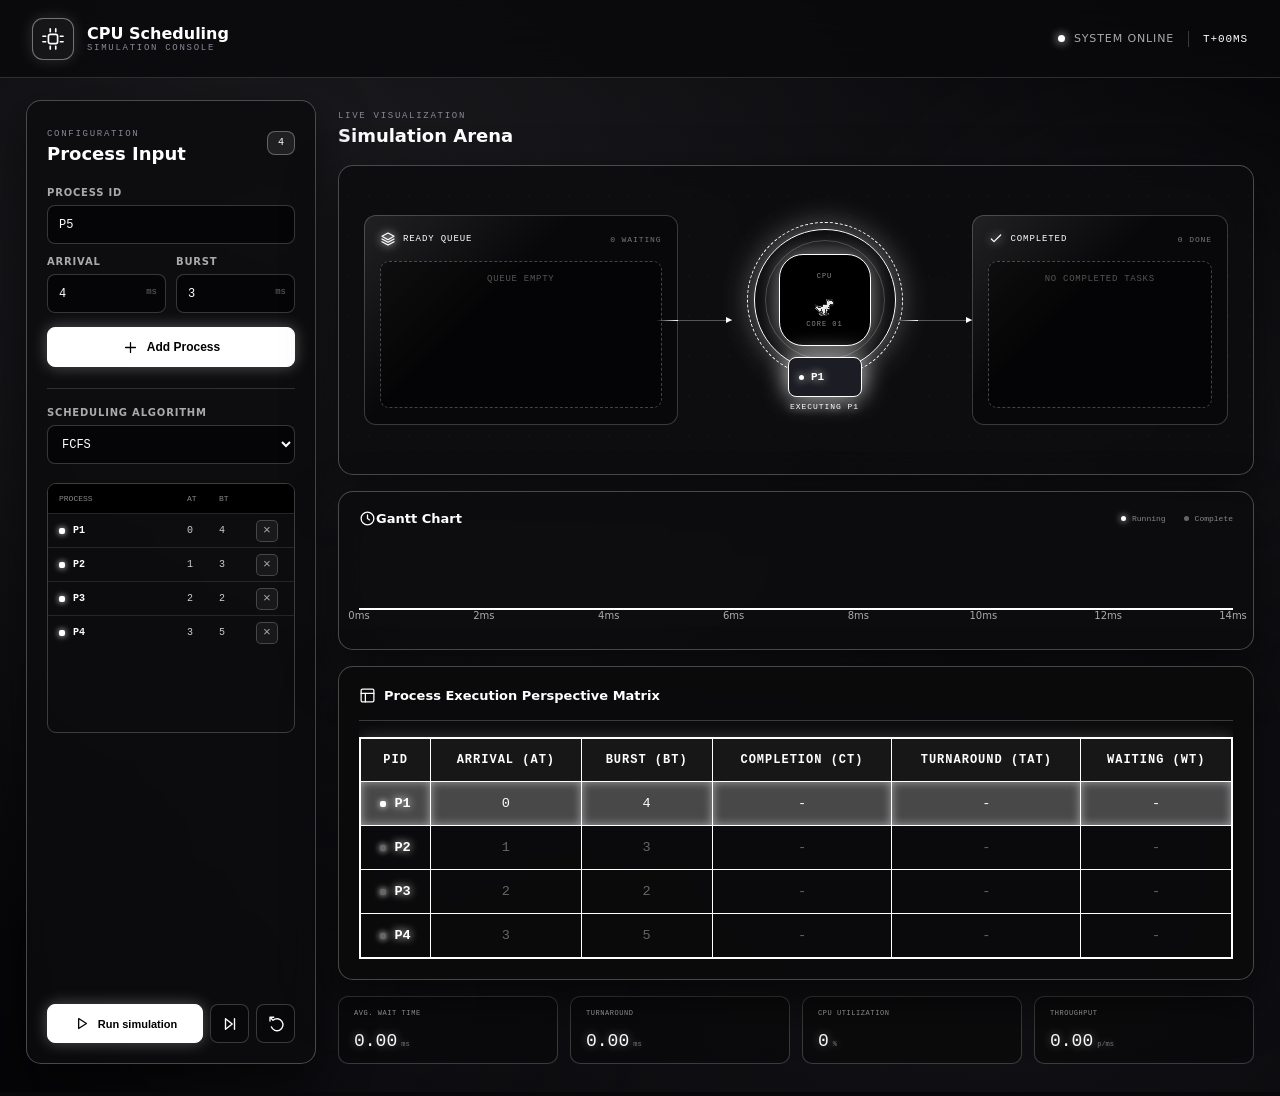
==== commit e3b5c781: "Add files via upload" ====
--- a/CPU-Scheduler/index.html
+++ b/CPU-Scheduler/index.html
@@ -10,6 +10,7 @@
   <link rel="preconnect" href="https://fonts.gstatic.com" crossorigin>
   <link href="https://fonts.googleapis.com/css2?family=DM+Sans:wght@400;500;600;700&family=Space+Mono:wght@400;700&display=swap" rel="stylesheet">
   
+  <!-- Link to your CSS file -->
   <link rel="stylesheet" href="style.css">
 </head>
 <body>
@@ -105,6 +106,7 @@
             <span>AT</span>
             <span>BT</span>
             <span id="th-q" style="display: none;">Q</span>
+            <span></span>
           </div>
           <div id="process-list-body"></div>
         </div>
@@ -153,16 +155,9 @@
             <div class="cpu-rings">
               <div class="cpu-core">
                 <span class="core-label">CPU</span>
-                
-                <!-- Static Chip Icon (Shows when IDLE) -->
-                <svg class="chip-icon" width="34" height="34" viewBox="0 0 24 24" fill="none" stroke="currentColor" stroke-width="1.8" stroke-linecap="round" stroke-linejoin="round">
-                  <rect x="7" y="7" width="10" height="10" rx="2" />
-                  <path d="M9 1v3m6-3v3M9 20v3m6-3v3M20 9h3m-3 6h3M1 9h3m-3 6h3" />
-                </svg>
-
-                <!-- Custom GIF (Shows when EXECUTING) -->
-                <img src="dino.gif" class="dino-icon" alt="Running Animation">
-
+                <div id="cpu-dino-container" style="height: 32px; display: grid; place-items: center;">
+                  <svg width="34" height="34" viewBox="0 0 24 24" fill="none" stroke="currentColor" stroke-width="1.8" stroke-linecap="round" stroke-linejoin="round"><rect x="7" y="7" width="10" height="10" rx="2" /><path d="M9 1v3m6-3v3M9 20v3m6-3v3M20 9h3m-3 6h3M1 9h3m-3 6h3" /></svg>
+                </div>
                 <span class="core-number">CORE 01</span>
               </div>
             </div>
@@ -174,7 +169,7 @@
 
           <div class="flow-line line-right"><i></i></div>
 
-          <section class="completed-zone zone">
+          <section class="completed-zone zone" id="completed-zone" style="position: relative;">
             <div class="zone-title">
               <div>
                 <svg width="16" height="16" viewBox="0 0 24 24" fill="none" stroke="currentColor" stroke-width="1.8" stroke-linecap="round" stroke-linejoin="round"><path d="m5 12 4 4L19 6" /></svg>
@@ -183,6 +178,7 @@
               <span class="zone-count" id="cq-count">0 DONE</span>
             </div>
             <div class="completed-track" id="completed-queue"></div>
+            <canvas id="fireworks-canvas" style="position: absolute; inset: 0; pointer-events: none; width: 100%; height: 100%;"></canvas>
           </section>
         </div>
 
@@ -253,6 +249,7 @@
     </main>
   </div>
 
+  <!-- Link to your JavaScript file -->
   <script src="script.js"></script>
 </body>
-</html>
+</html>
--- a/CPU-Scheduler/style.css
+++ b/CPU-Scheduler/style.css
@@ -1,770 +1,973 @@
-:root {
-  color: #ffffff;
-  background: #08080a;
-  font-family: 'DM Sans', system-ui, sans-serif;
-  font-synthesis: none;
-}
-
-* {
-  scrollbar-color: #444 transparent;
-  scrollbar-width: thin;
-  box-sizing: border-box;
-  margin: 0;
-  padding: 0;
-}
-
-body {
-  min-width: 320px;
-  min-height: 100vh;
-  overflow-x: hidden;
-  background: #08080a;
-}
-
-button, input, select {
-  outline: none;
-}
-
-button {
-  cursor: pointer;
-}
-
-.app-shell {
-  min-height: 100vh;
-  position: relative;
-  overflow: hidden;
-  background-color: #08080a;
-  background-image: 
-    radial-gradient(ellipse at 20% 20%, rgba(40, 40, 45, 0.6) 0%, transparent 60%),
-    radial-gradient(ellipse at 80% 80%, rgba(20, 20, 25, 0.8) 0%, transparent 70%),
-    radial-gradient(circle at 50% 50%, rgba(15, 15, 18, 0.9) 0%, #050507 100%);
-}
-
-.ambient {
-  position: absolute;
-  border-radius: 999px;
-  filter: blur(100px);
-  pointer-events: none;
-}
-
-.ambient-one {
-  width: 500px;
-  height: 500px;
-  right: -100px;
-  top: 10%;
-  background: rgba(255, 255, 255, 0.03);
-}
-
-.ambient-two {
-  width: 400px;
-  height: 400px;
-  left: 10%;
-  bottom: -100px;
-  background: rgba(200, 200, 220, 0.02);
-}
-
-/* --- TOP BAR --- */
-.topbar {
-  height: 78px;
-  padding: 0 32px;
-  display: flex;
-  align-items: center;
-  justify-content: space-between;
-  position: relative;
-  z-index: 5;
-  border-bottom: 1px solid rgba(255, 255, 255, 0.15);
-  background: rgba(10, 10, 12, 0.85);
-  backdrop-filter: blur(20px);
-}
-
-.brand, .brand-mark, .system-status, .zone-title>div, .gantt-heading>div, .controls, .play-button, .add-button {
-  display: flex;
-  align-items: center;
-}
-
-.brand {
-  gap: 13px;
-}
-
-.brand-mark {
-  width: 42px;
-  height: 42px;
-  justify-content: center;
-  border: 1px solid rgba(255, 255, 255, 0.4);
-  border-radius: 11px;
-  color: #ffffff;
-  background: rgba(255, 255, 255, 0.05);
-  box-shadow: 0 0 15px rgba(255, 255, 255, 0.15);
-}
-
-.brand h1 {
-  font-size: 16px;
-  font-weight: 700;
-  color: #ffffff;
-}
-
-.brand p, .eyebrow {
-  font-family: 'Space Mono', monospace;
-  font-size: 9px;
-  letter-spacing: 0.19em;
-  color: #888899;
-}
-
-.system-status {
-  gap: 9px;
-  color: #aaaaaa;
-  font-size: 11px;
-  text-transform: uppercase;
-  letter-spacing: 0.08em;
-}
-
-.status-dot {
-  width: 7px;
-  height: 7px;
-  border-radius: 50%;
-  background: #ffffff;
-  box-shadow: 0 0 10px #ffffff;
-}
-
-.divider {
-  width: 1px;
-  height: 16px;
-  margin: 0 5px;
-  background: rgba(255, 255, 255, 0.2);
-}
-
-.mono {
-  font-family: 'Space Mono', monospace;
-  color: #ffffff;
-}
-
-.dashboard {
-  width: min(1480px, 100%);
-  margin: 0 auto;
-  padding: 22px 26px 28px;
-  display: grid;
-  grid-template-columns: 290px minmax(0, 1fr);
-  gap: 22px;
-  position: relative;
-  z-index: 2;
-}
-
-.panel {
-  border: 1px solid rgba(255, 255, 255, 0.25);
-  border-radius: 15px;
-  background: rgba(12, 12, 15, 0.85);
-  backdrop-filter: blur(12px);
-  box-shadow: 0 20px 50px rgba(0, 0, 0, 0.6);
-}
-
-.control-panel {
-  min-height: calc(100vh - 128px);
-  padding: 20px;
-  display: flex;
-  flex-direction: column;
-}
-
-.panel-heading, .workspace-header, .gantt-heading, .zone-title, .list-header, .list-row {
-  display: flex;
-  align-items: center;
-  justify-content: space-between;
-}
-
-.panel-heading h2, .workspace-header h2 {
-  margin-top: 3px;
-  font-size: 18px;
-  font-weight: 600;
-  color: #ffffff;
-}
-
-.count-badge {
-  min-width: 28px;
-  height: 24px;
-  padding: 0 8px;
-  display: grid;
-  place-items: center;
-  border: 1px solid rgba(255, 255, 255, 0.3);
-  border-radius: 8px;
-  color: #ffffff;
-  background: rgba(255, 255, 255, 0.08);
-  font: 10px 'Space Mono', monospace;
-}
-
-.process-form {
-  margin-top: 23px;
-}
-
-.process-form label, .algorithm-select {
-  display: block;
-}
-
-.process-form label>span, .algorithm-select>span {
-  display: block;
-  margin-bottom: 7px;
-  color: #aaaaaa;
-  font-size: 10px;
-  font-weight: 600;
-  letter-spacing: 0.08em;
-  text-transform: uppercase;
-}
-
-input, select {
-  width: 100%;
-  height: 39px;
-  border: 1px solid rgba(255, 255, 255, 0.2);
-  border-radius: 8px;
-  color: #ffffff;
-  background: #050507;
-  font: 12px 'Space Mono', monospace;
-  transition: border-color 180ms ease-out, box-shadow 180ms ease-out;
-}
-
-input {
-  padding: 0 11px;
-}
-
-select {
-  padding: 0 10px;
-  appearance: auto;
-}
-
-input:focus, select:focus {
-  border-color: #ffffff;
-  box-shadow: 0 0 10px rgba(255, 255, 255, 0.3);
-}
-
-.split-inputs {
-  display: grid;
-  grid-template-columns: 1fr 1fr;
-  gap: 10px;
-  margin-top: 12px;
-}
-
-.unit-input {
-  position: relative;
-}
-
-.unit-input input {
-  padding-right: 32px;
-}
-
-.unit-input small {
-  position: absolute;
-  right: 9px;
-  top: 13px;
-  color: #666666;
-  font: 9px 'Space Mono', monospace;
-}
-
-.add-button, .play-button {
-  justify-content: center;
-  gap: 8px;
-  border: 1px solid #ffffff;
-  color: #000000;
-  background: #ffffff;
-  box-shadow: 0 0 15px rgba(255, 255, 255, 0.3);
-  font-weight: 700;
-  transition: transform 180ms ease-out, filter 180ms ease-out;
-}
-
-.add-button {
-  width: 100%;
-  height: 40px;
-  margin-top: 14px;
-  border-radius: 8px;
-  font-size: 12px;
-}
-
-.add-button:hover, .play-button:hover {
-  filter: brightness(1.2);
-  transform: translateY(-1px);
-  box-shadow: 0 0 22px rgba(255, 255, 255, 0.5);
-}
-
-.section-rule {
-  height: 1px;
-  margin: 21px 0 18px;
-  background: rgba(255, 255, 255, 0.15);
-}
-
-.process-list {
-  margin-top: 19px;
-  border: 1px solid rgba(255, 255, 255, 0.2);
-  border-radius: 9px;
-  flex: 1;
-  overflow-y: auto;
-  max-height: 250px;
-}
-
-.list-header {
-  height: 29px;
-  padding: 0 11px;
-  color: #888888;
-  background: #000000;
-  font: 8px 'Space Mono', monospace;
-  grid-template-columns: 1fr 32px 32px 32px;
-  display: grid;
-}
-
-.list-row {
-  min-height: 34px;
-  padding: 0 11px;
-  border-top: 1px solid rgba(255, 255, 255, 0.1);
-  color: #cccccc;
-  font: 10px 'Space Mono', monospace;
-  grid-template-columns: 1fr 32px 32px 32px;
-  display: grid;
-}
-
-.list-row>div {
-  display: flex;
-  align-items: center;
-  gap: 8px;
-  color: #ffffff;
-}
-
-.mini-dot {
-  width: 6px;
-  height: 6px;
-  border-radius: 2px;
-  background: #ffffff;
-  box-shadow: 0 0 6px #ffffff;
-}
-
-.controls {
-  gap: 7px;
-  margin-top: auto;
-  padding-top: 20px;
-}
-
-.play-button {
-  height: 39px;
-  flex: 1;
-  border-radius: 8px;
-  font-size: 11px;
-}
-
-.icon-button {
-  width: 39px;
-  height: 39px;
-  display: grid;
-  place-items: center;
-  border: 1px solid rgba(255, 255, 255, 0.2);
-  border-radius: 8px;
-  color: #ffffff;
-  background: #08080a;
-  transition: border-color 180ms ease-out, box-shadow 180ms ease-out;
-}
-
-.icon-button:hover {
-  border-color: #ffffff;
-  box-shadow: 0 0 10px rgba(255, 255, 255, 0.3);
-}
-
-.workspace {
-  min-width: 0;
-  display: flex;
-  flex-direction: column;
-  gap: 16px;
-}
-
-.workspace-header {
-  height: 49px;
-}
-
-.arena {
-  min-height: 310px;
-  padding: 25px;
-  display: grid;
-  grid-template-columns: minmax(250px, 1.1fr) 54px 186px 54px minmax(210px, 0.9fr);
-  align-items: center;
-  position: relative;
-  overflow: hidden;
-}
-
-.grid-overlay {
-  position: absolute;
-  inset: 0;
-  opacity: 0.15;
-  background: radial-gradient(circle at 50% 50%, rgba(255,255,255,0.1) 1px, transparent 1px);
-  background-size: 20px 20px;
-  pointer-events: none;
-}
-
-.zone {
-  height: 210px;
-  padding: 15px;
-  position: relative;
-  z-index: 1;
-  border: 1px solid rgba(255, 255, 255, 0.2);
-  border-radius: 12px;
-  background: rgba(8, 8, 10, 0.8);
-}
-
-.zone::before {
-  content: '';
-  position: absolute;
-  inset: -1px;
-  border-radius: inherit;
-  background: linear-gradient(135deg, rgba(255, 255, 255, 0.1), transparent 40%);
-  pointer-events: none;
-}
-
-.zone-title {
-  position: relative;
-  z-index: 1;
-  color: #ffffff;
-  font: 9px 'Space Mono', monospace;
-  letter-spacing: 0.1em;
-}
-
-.zone-title>div {
-  gap: 7px;
-}
-
-.queue-zone .zone-title svg, .completed-zone .zone-title svg {
-  color: #ffffff;
-  filter: drop-shadow(0 0 5px #ffffff);
-}
-
-.zone-count {
-  color: #777777;
-  font-size: 8px;
-}
-
-.queue-track, .completed-track {
-  height: 147px;
-  margin-top: 14px;
-  padding: 12px;
-  display: flex;
-  align-content: flex-start;
-  align-items: flex-start;
-  flex-wrap: wrap;
-  gap: 8px;
-  border: 1px dashed rgba(255, 255, 255, 0.25);
-  border-radius: 9px;
-  position: relative;
-  background: rgba(0, 0, 0, 0.4);
-  overflow-y: auto;
-}
-
-.empty-label, .timeline-empty {
-  margin: auto;
-  color: #555555;
-  font: 9px 'Space Mono', monospace;
-  text-transform: uppercase;
-  letter-spacing: 0.08em;
-}
-
-.process-node {
-  min-width: 74px;
-  height: 40px;
-  padding: 0 10px;
-  display: flex;
-  align-items: center;
-  gap: 7px;
-  border: 1px solid #ffffff;
-  border-radius: 8px;
-  color: #ffffff;
-  background: #111116;
-  box-shadow: 0 0 10px rgba(255, 255, 255, 0.2);
-  animation: node-in 420ms cubic-bezier(0.16, 1, 0.3, 1) both;
-  transition: transform 450ms ease-out, box-shadow 450ms ease-out;
-}
-
-.process-node strong {
-  color: #ffffff;
-  font: 700 11px 'Space Mono', monospace;
-  text-shadow: 0 0 8px #ffffff;
-}
-
-.process-node>span:last-child {
-  color: #cccccc;
-  font: 8px 'Space Mono', monospace;
-}
-
-.node-dot {
-  width: 5px;
-  height: 5px;
-  border-radius: 50%;
-  background: #ffffff;
-  box-shadow: 0 0 8px #ffffff;
-}
-
-.process-node.is-active {
-  color: #ffffff;
-  border-color: #ffffff;
-  background: #1c1c24;
-  box-shadow: 0 0 25px rgba(255, 255, 255, 0.8);
-}
-
-.flow-line {
-  height: 1px;
-  position: relative;
-  z-index: 1;
-  background: rgba(255, 255, 255, 0.3);
-}
-
-.flow-line::after {
-  content: '';
-  position: absolute;
-  right: 0;
-  top: -3px;
-  border-left: 6px solid #ffffff;
-  border-top: 3px solid transparent;
-  border-bottom: 3px solid transparent;
-}
-
-.flow-line i {
-  width: 22px;
-  height: 1px;
-  position: absolute;
-  left: -22px;
-  background: linear-gradient(90deg, transparent, #ffffff);
-  animation: flow 2s linear infinite;
-}
-
-.cpu-zone {
-  position: relative;
-  z-index: 2;
-  display: flex;
-  flex-direction: column;
-  align-items: center;
-  justify-content: center;
-  height: 100%;
-}
-
-.cpu-rings {
-  width: 142px;
-  height: 142px;
-  display: grid;
-  place-items: center;
-  border: 1px solid rgba(255, 255, 255, 0.3);
-  border-radius: 50%;
-  position: relative;
-  background: radial-gradient(circle, rgba(255, 255, 255, 0.05), transparent 70%);
-}
-
-.cpu-rings::before, .cpu-rings::after {
-  content: '';
-  position: absolute;
-  border-radius: 50%;
-  border: 1px solid rgba(255, 255, 255, 0.2);
-}
-
-.cpu-rings::before {
-  inset: 10px;
-}
-
-.cpu-rings::after {
-  inset: -8px;
-  border-style: dashed;
-}
-
-.processing .cpu-rings {
-  border-color: #ffffff;
-  box-shadow: 0 0 35px rgba(255, 255, 255, 0.4);
-}
-
-.processing .cpu-rings::after {
-  border-color: #ffffff;
-  animation: spin 9s linear infinite;
-}
-
-.cpu-core {
-  width: 92px;
-  height: 92px;
-  display: flex;
-  flex-direction: column;
-  align-items: center;
-  justify-content: center;
-  gap: 4px;
-  border: 1px solid rgba(255, 255, 255, 0.4);
-  border-radius: 24px;
-  color: #ffffff;
-  background: #000000;
-  box-shadow: 0 0 20px rgba(255, 255, 255, 0.15);
-  position: relative;
-}
-
-.processing .cpu-core {
-  border-color: #ffffff;
-  box-shadow: 0 0 25px rgba(255, 255, 255, 0.5);
-}
-
-.core-label, .core-number {
-  font: 7px 'Space Mono', monospace;
-  letter-spacing: 0.14em;
-  color: #888888;
-}
-
-.cpu-process {
-  height: 32px;
-  margin-top: -14px;
-  position: relative;
-  z-index: 4;
-}
-
-.idle-chip {
-  display: block;
-  padding: 7px 11px;
-  border: 1px solid rgba(255, 255, 255, 0.2);
-  border-radius: 6px;
-  color: #777777;
-  background: #08080a;
-  font: 8px 'Space Mono', monospace;
-}
-
-.cpu-status {
-  margin-top: 13px;
-  color: #888888;
-  font: 8px 'Space Mono', monospace;
-  letter-spacing: 0.12em;
-}
-
-.processing .cpu-status {
-  color: #ffffff;
-  text-shadow: 0 0 8px #ffffff;
-}
-
-/* --- DINO CPU ANIMATION --- */
-.chip-icon { display: block; }
-.dino-icon { display: none; }
-
-.processing .chip-icon { display: none; }
-.processing .dino-icon { display: block; animation: dino-bob 0.3s infinite alternate; }
-
-.dino-leg-a, .dino-leg-b { opacity: 0; }
-.processing .dino-leg-a { animation: walk-a 0.25s infinite steps(1); }
-.processing .dino-leg-b { animation: walk-b 0.25s infinite steps(1); }
-
-@keyframes walk-a { 0%, 49% { opacity: 1; } 50%, 100% { opacity: 0; } }
-@keyframes walk-b { 0%, 49% { opacity: 0; } 50%, 100% { opacity: 1; } }
-@keyframes dino-bob { from { transform: translateY(0); } to { transform: translateY(-3px); } }
-
-/* --- TABLE --- */
-.matrix-panel {
-  display: flex;
-  flex-direction: column;
-  padding: 20px;
-  background: rgba(10, 10, 12, 0.9);
-}
-
-.matrix-heading {
-  padding-bottom: 16px;
-  border-bottom: 1px solid rgba(255, 255, 255, 0.2);
-  display: flex;
-  align-items: center;
-  gap: 8px;
-}
-
-.matrix-heading h3 { font-size: 13px; font-weight: 600; color: #ffffff; }
-.matrix-heading svg { color: #ffffff; }
-.matrix-body { overflow-x: auto; padding-top: 16px; }
-
-table#execution-matrix {
-  width: 100%;
-  border-collapse: collapse;
-  font-family: 'Space Mono', monospace;
-  font-size: 0.85rem;
-  border: 2px solid #ffffff;
-  box-shadow: 0 0 15px rgba(255, 255, 255, 0.2);
-}
-
-table#execution-matrix th {
-  text-align: center;
-  padding: 14px;
-  color: #ffffff;
-  font-weight: 700;
-  border: 1px solid #ffffff;
-  font-size: 0.75rem;
-  text-transform: uppercase;
-  letter-spacing: 1px;
-  background: rgba(255, 255, 255, 0.05);
-}
-
-table#execution-matrix td {
-  padding: 14px;
-  border: 1px solid #ffffff;
-  color: #ffffff;
-  text-align: center;
-}
-
-table#execution-matrix tr.active-row td {
-  background: rgba(255, 255, 255, 0.25);
-  box-shadow: inset 0 0 10px rgba(255, 255, 255, 0.5);
-}
-
-table#execution-matrix tr.pending-row td { color: #666666; }
-
-.pid-cell {
-  font-weight: 700;
-  display: flex;
-  align-items: center;
-  justify-content: center;
-  gap: 8px;
-  text-shadow: 0 0 8px #ffffff;
-}
-
-/* --- GANTT --- */
-.gantt { padding: 18px 20px 15px; }
-.gantt-heading h3 { font-size: 13px; font-weight: 600; color: #ffffff; }
-.gantt-heading svg { color: #ffffff; }
-.gantt-meta { gap: 18px !important; color: #888888; font: 8px 'Space Mono', monospace; }
-.gantt-meta span { display: flex; align-items: center; gap: 6px; }
-.gantt-meta i { width: 5px; height: 5px; border-radius: 50%; }
-.legend-running { background: #ffffff; box-shadow: 0 0 7px #ffffff; }
-.legend-complete { background: #666666; }
-
-.timeline { margin-top: 18px; }
-.timeline-bars {
-  height: 60px;
-  display: flex;
-  align-items: center;
-  overflow-x: auto;
-  overflow-y: hidden;
-  position: relative;
-  border-bottom: 2px solid #ffffff;
-  background: transparent;
-  padding: 0 10px;
-}
-
-.gantt-bar {
-  height: 38px;
-  min-width: 25px;
-  padding: 0 12px;
-  display: flex;
-  align-items: center;
-  justify-content: space-between;
-  border: 1px solid #ffffff;
-  border-radius: 4px;
-  color: #ffffff;
-  background: rgba(255, 255, 255, 0.1);
-  box-shadow: 0 0 10px rgba(255, 255, 255, 0.2);
-  flex-shrink: 0;
-}
-
-.gantt-bar.running {
-  background: rgba(255, 255, 255, 0.3);
-  box-shadow: 0 0 20px rgba(255, 255, 255, 0.8);
-}
-
-.gantt-bar span { color: #ffffff; font: 700 11px 'Space Mono', monospace; text-shadow: 0 0 8px #ffffff; }
-.gantt-bar small { font: 8px 'Space Mono', monospace; opacity: 0.8; margin-left: 8px; }
-.ticks { margin-top: 8px; display: flex; justify-content: space-between; color: #ffffff; font: 9px 'Space Mono', monospace; }
-
-/* --- METRICS --- */
-.metrics { display: grid; grid-template-columns: repeat(4, 1fr); gap: 12px; }
-.metrics>div { height: 68px; padding: 12px 15px; display: flex; flex-direction: column; justify-content: space-between; border: 1px solid rgba(255, 255, 255, 0.2); border-radius: 10px; background: rgba(10, 10, 12, 0.8); }
-.metrics span { color: #aaaaaa; font: 7px 'Space Mono', monospace; letter-spacing: 0.08em; }
-.metrics strong { color: #ffffff; font: 18px 'Space Mono', monospace; text-shadow: 0 0 10px rgba(255, 255, 255, 0.4); }
-.metrics small { margin-left: 4px; color: #777777; font-size: 7px; }
-
-@keyframes node-in { from { opacity: 0; transform: translateY(-8px) scale(0.94); } to { opacity: 1; transform: translateY(0) scale(1); } }
-@keyframes flow { to { left: 100%; } }
-@keyframes spin { to { transform: rotate(360deg); } }
-
-@media (max-width: 1100px) {
-  .dashboard { grid-template-columns: 260px minmax(0, 1fr); padding: 18px; gap: 16px; }
-  .arena { grid-template-columns: minmax(185px, 1fr) 32px 150px 32px minmax(170px, 0.9fr); padding: 18px; }
-  .cpu-rings { width: 120px; height: 120px; }
-}
+:root {
+  color: #ffffff;
+  background: #08080a;
+  font-family: 'DM Sans', system-ui, sans-serif;
+  font-synthesis: none;
+}
+
+* {
+  scrollbar-color: #444 transparent;
+  scrollbar-width: thin;
+  box-sizing: border-box;
+  margin: 0;
+  padding: 0;
+}
+
+body {
+  min-width: 320px;
+  min-height: 100vh;
+  overflow-x: hidden;
+  background: #08080a;
+}
+
+button, input, select {
+  outline: none;
+}
+
+button {
+  cursor: pointer;
+}
+
+/* --- APP SHELL: DARK LIQUID MARBLE BACKGROUND --- */
+.app-shell {
+  min-height: 100vh;
+  position: relative;
+  overflow: hidden;
+  background-color: #08080a;
+  background-image: 
+    radial-gradient(ellipse at 20% 20%, rgba(40, 40, 45, 0.6) 0%, transparent 60%),
+    radial-gradient(ellipse at 80% 80%, rgba(20, 20, 25, 0.8) 0%, transparent 70%),
+    radial-gradient(circle at 50% 50%, rgba(15, 15, 18, 0.9) 0%, #050507 100%);
+}
+
+.ambient {
+  position: absolute;
+  border-radius: 999px;
+  filter: blur(100px);
+  pointer-events: none;
+}
+
+.ambient-one {
+  width: 500px;
+  height: 500px;
+  right: -100px;
+  top: 10%;
+  background: rgba(255, 255, 255, 0.03);
+}
+
+.ambient-two {
+  width: 400px;
+  height: 400px;
+  left: 10%;
+  bottom: -100px;
+  background: rgba(200, 200, 220, 0.02);
+}
+
+/* --- TOP BAR --- */
+.topbar {
+  height: 78px;
+  padding: 0 32px;
+  display: flex;
+  align-items: center;
+  justify-content: space-between;
+  position: relative;
+  z-index: 5;
+  border-bottom: 1px solid rgba(255, 255, 255, 0.15);
+  background: rgba(10, 10, 12, 0.85);
+  backdrop-filter: blur(20px);
+}
+
+.brand, .brand-mark, .system-status, .zone-title>div, .gantt-heading>div, .controls, .play-button, .add-button {
+  display: flex;
+  align-items: center;
+}
+
+.brand {
+  gap: 13px;
+}
+
+.brand-mark {
+  width: 42px;
+  height: 42px;
+  justify-content: center;
+  border: 1px solid rgba(255, 255, 255, 0.4);
+  border-radius: 11px;
+  color: #ffffff;
+  background: rgba(255, 255, 255, 0.05);
+  box-shadow: 0 0 15px rgba(255, 255, 255, 0.15);
+}
+
+.brand h1 {
+  font-size: 16px;
+  font-weight: 700;
+  color: #ffffff;
+}
+
+.brand p, .eyebrow {
+  font-family: 'Space Mono', monospace;
+  font-size: 9px;
+  letter-spacing: 0.19em;
+  color: #888899;
+}
+
+.system-status {
+  gap: 9px;
+  color: #aaaaaa;
+  font-size: 11px;
+  text-transform: uppercase;
+  letter-spacing: 0.08em;
+}
+
+.status-dot {
+  width: 7px;
+  height: 7px;
+  border-radius: 50%;
+  background: #ffffff;
+  box-shadow: 0 0 10px #ffffff;
+}
+
+.divider {
+  width: 1px;
+  height: 16px;
+  margin: 0 5px;
+  background: rgba(255, 255, 255, 0.2);
+}
+
+.mono {
+  font-family: 'Space Mono', monospace;
+  color: #ffffff;
+}
+
+/* --- DASHBOARD LAYOUT --- */
+.dashboard {
+  width: min(1480px, 100%);
+  margin: 0 auto;
+  padding: 22px 26px 28px;
+  display: grid;
+  grid-template-columns: 290px minmax(0, 1fr);
+  gap: 22px;
+  position: relative;
+  z-index: 2;
+}
+
+.panel {
+  border: 1px solid rgba(255, 255, 255, 0.25);
+  border-radius: 15px;
+  background: rgba(12, 12, 15, 0.85);
+  backdrop-filter: blur(12px);
+  box-shadow: 0 20px 50px rgba(0, 0, 0, 0.6);
+}
+
+.control-panel {
+  min-height: calc(100vh - 128px);
+  padding: 20px;
+  display: flex;
+  flex-direction: column;
+}
+
+.panel-heading, .workspace-header, .gantt-heading, .zone-title, .list-header, .list-row {
+  display: flex;
+  align-items: center;
+  justify-content: space-between;
+}
+
+.panel-heading h2, .workspace-header h2 {
+  margin-top: 3px;
+  font-size: 18px;
+  font-weight: 600;
+  color: #ffffff;
+}
+
+.count-badge {
+  min-width: 28px;
+  height: 24px;
+  padding: 0 8px;
+  display: grid;
+  place-items: center;
+  border: 1px solid rgba(255, 255, 255, 0.3);
+  border-radius: 8px;
+  color: #ffffff;
+  background: rgba(255, 255, 255, 0.08);
+  font: 10px 'Space Mono', monospace;
+}
+
+/* --- FORM & INPUTS --- */
+.process-form {
+  margin-top: 23px;
+}
+
+.process-form label, .algorithm-select {
+  display: block;
+}
+
+.process-form label>span, .algorithm-select>span {
+  display: block;
+  margin-bottom: 7px;
+  color: #aaaaaa;
+  font-size: 10px;
+  font-weight: 600;
+  letter-spacing: 0.08em;
+  text-transform: uppercase;
+}
+
+input, select {
+  width: 100%;
+  height: 39px;
+  border: 1px solid rgba(255, 255, 255, 0.2);
+  border-radius: 8px;
+  color: #ffffff;
+  background: #050507;
+  font: 12px 'Space Mono', monospace;
+  transition: border-color 180ms ease-out, box-shadow 180ms ease-out;
+}
+
+input {
+  padding: 0 11px;
+}
+
+select {
+  padding: 0 10px;
+  appearance: auto;
+}
+
+input:focus, select:focus {
+  border-color: #ffffff;
+  box-shadow: 0 0 10px rgba(255, 255, 255, 0.3);
+}
+
+.split-inputs {
+  display: grid;
+  grid-template-columns: 1fr 1fr;
+  gap: 10px;
+  margin-top: 12px;
+}
+
+.unit-input {
+  position: relative;
+}
+
+.unit-input input {
+  padding-right: 32px;
+}
+
+.unit-input small {
+  position: absolute;
+  right: 9px;
+  top: 13px;
+  color: #666666;
+  font: 9px 'Space Mono', monospace;
+}
+
+.add-button, .play-button {
+  justify-content: center;
+  gap: 8px;
+  border: 1px solid #ffffff;
+  color: #000000;
+  background: #ffffff;
+  box-shadow: 0 0 15px rgba(255, 255, 255, 0.3);
+  font-weight: 700;
+  transition: transform 180ms ease-out, filter 180ms ease-out;
+}
+
+.add-button {
+  width: 100%;
+  height: 40px;
+  margin-top: 14px;
+  border-radius: 8px;
+  font-size: 12px;
+}
+
+.add-button:hover, .play-button:hover {
+  filter: brightness(1.2);
+  transform: translateY(-1px);
+  box-shadow: 0 0 22px rgba(255, 255, 255, 0.5);
+}
+
+.section-rule {
+  height: 1px;
+  margin: 21px 0 18px;
+  background: rgba(255, 255, 255, 0.15);
+}
+
+.process-list {
+  margin-top: 19px;
+  border: 1px solid rgba(255, 255, 255, 0.2);
+  border-radius: 9px;
+  flex: 1;
+  overflow-y: auto;
+  max-height: 250px;
+}
+
+.list-header {
+  height: 29px;
+  padding: 0 11px;
+  color: #888888;
+  background: #000000;
+  font: 8px 'Space Mono', monospace;
+  grid-template-columns: 1fr 32px 32px 32px;
+  display: grid;
+}
+
+.list-row {
+  min-height: 34px;
+  padding: 0 11px;
+  border-top: 1px solid rgba(255, 255, 255, 0.1);
+  color: #cccccc;
+  font: 10px 'Space Mono', monospace;
+  grid-template-columns: 1fr 32px 32px 32px;
+  display: grid;
+}
+
+.list-row>div {
+  display: flex;
+  align-items: center;
+  gap: 8px;
+  color: #ffffff;
+}
+
+.btn-delete-row {
+  background: rgba(255, 255, 255, 0.05);
+  border: 1px solid rgba(255, 255, 255, 0.2);
+  color: #aaaaaa;
+  width: 22px;
+  height: 22px;
+  border-radius: 5px;
+  font-size: 13px;
+  line-height: 1;
+  cursor: pointer;
+  display: flex;
+  align-items: center;
+  justify-content: center;
+  justify-self: center;
+  font-family: 'Space Mono', monospace;
+  transition: all 180ms ease-out;
+}
+
+.btn-delete-row:hover {
+  background: #ffffff;
+  color: #000000;
+  border-color: #ffffff;
+  box-shadow: 0 0 10px rgba(255, 255, 255, 0.5);
+}
+
+.mini-dot {
+  width: 6px;
+  height: 6px;
+  border-radius: 2px;
+  background: #ffffff;
+  box-shadow: 0 0 6px #ffffff;
+}
+
+.controls {
+  gap: 7px;
+  margin-top: auto;
+  padding-top: 20px;
+}
+
+.play-button {
+  height: 39px;
+  flex: 1;
+  border-radius: 8px;
+  font-size: 11px;
+}
+
+.icon-button {
+  width: 39px;
+  height: 39px;
+  display: grid;
+  place-items: center;
+  border: 1px solid rgba(255, 255, 255, 0.2);
+  border-radius: 8px;
+  color: #ffffff;
+  background: #08080a;
+  transition: border-color 180ms ease-out, box-shadow 180ms ease-out;
+}
+
+.icon-button:hover {
+  border-color: #ffffff;
+  box-shadow: 0 0 10px rgba(255, 255, 255, 0.3);
+}
+
+.workspace {
+  min-width: 0;
+  display: flex;
+  flex-direction: column;
+  gap: 16px;
+}
+
+.workspace-header {
+  height: 49px;
+}
+
+/* --- ARENA ZONE & RUNNING TRACK --- */
+.arena {
+  min-height: 310px;
+  padding: 25px;
+  display: grid;
+  grid-template-columns: minmax(250px, 1.1fr) 54px 186px 54px minmax(210px, 0.9fr);
+  align-items: center;
+  position: relative;
+  overflow: hidden;
+}
+
+.grid-overlay {
+  position: absolute;
+  inset: 0;
+  opacity: 0.15;
+  background: radial-gradient(circle at 50% 50%, rgba(255,255,255,0.1) 1px, transparent 1px);
+  background-size: 20px 20px;
+  pointer-events: none;
+}
+
+.zone {
+  height: 210px;
+  padding: 15px;
+  position: relative;
+  z-index: 1;
+  border: 1px solid rgba(255, 255, 255, 0.2);
+  border-radius: 12px;
+  background: rgba(8, 8, 10, 0.8);
+}
+
+.zone::before {
+  content: '';
+  position: absolute;
+  inset: -1px;
+  border-radius: inherit;
+  background: linear-gradient(135deg, rgba(255, 255, 255, 0.1), transparent 40%);
+  pointer-events: none;
+}
+
+.zone-title {
+  position: relative;
+  z-index: 1;
+  color: #ffffff;
+  font: 9px 'Space Mono', monospace;
+  letter-spacing: 0.1em;
+}
+
+.zone-title>div {
+  gap: 7px;
+}
+
+.queue-zone .zone-title svg, .completed-zone .zone-title svg {
+  color: #ffffff;
+  filter: drop-shadow(0 0 5px #ffffff);
+}
+
+.zone-count {
+  color: #777777;
+  font-size: 8px;
+}
+
+.queue-track, .completed-track {
+  height: 147px;
+  margin-top: 14px;
+  padding: 12px;
+  display: flex;
+  align-content: flex-start;
+  align-items: flex-start;
+  flex-wrap: wrap;
+  gap: 8px;
+  border: 1px dashed rgba(255, 255, 255, 0.25);
+  border-radius: 9px;
+  position: relative;
+  background: rgba(0, 0, 0, 0.4);
+  overflow-y: auto;
+}
+
+.empty-label, .timeline-empty {
+  margin: auto;
+  color: #555555;
+  font: 9px 'Space Mono', monospace;
+  text-transform: uppercase;
+  letter-spacing: 0.08em;
+}
+
+.process-node {
+  min-width: 74px;
+  height: 40px;
+  padding: 0 10px;
+  display: flex;
+  align-items: center;
+  gap: 7px;
+  border: 1px solid #ffffff;
+  border-radius: 8px;
+  color: #ffffff;
+  background: #111116;
+  box-shadow: 0 0 10px rgba(255, 255, 255, 0.2);
+  animation: node-in 420ms cubic-bezier(0.16, 1, 0.3, 1) both;
+  transition: transform 450ms ease-out, box-shadow 450ms ease-out;
+}
+
+.process-node strong {
+  color: #ffffff;
+  font: 700 11px 'Space Mono', monospace;
+  text-shadow: 0 0 8px #ffffff;
+}
+
+.process-node>span:last-child {
+  color: #cccccc;
+  font: 8px 'Space Mono', monospace;
+}
+
+.node-dot {
+  width: 5px;
+  height: 5px;
+  border-radius: 50%;
+  background: #ffffff;
+  box-shadow: 0 0 8px #ffffff;
+}
+
+.process-node.is-active {
+  color: #ffffff;
+  border-color: #ffffff;
+  background: #1c1c24;
+  box-shadow: 0 0 25px rgba(255, 255, 255, 0.8);
+}
+
+.flow-line {
+  height: 1px;
+  position: relative;
+  z-index: 1;
+  background: rgba(255, 255, 255, 0.3);
+}
+
+.flow-line::after {
+  content: '';
+  position: absolute;
+  right: 0;
+  top: -3px;
+  border-left: 6px solid #ffffff;
+  border-top: 3px solid transparent;
+  border-bottom: 3px solid transparent;
+}
+
+.flow-line i {
+  width: 22px;
+  height: 1px;
+  position: absolute;
+  left: -22px;
+  background: linear-gradient(90deg, transparent, #ffffff);
+  animation: flow 2s linear infinite;
+}
+
+.cpu-zone {
+  position: relative;
+  z-index: 2;
+  display: flex;
+  flex-direction: column;
+  align-items: center;
+  justify-content: center;
+  height: 100%;
+}
+
+.cpu-rings {
+  width: 142px;
+  height: 142px;
+  display: grid;
+  place-items: center;
+  border: 1px solid rgba(255, 255, 255, 0.3);
+  border-radius: 50%;
+  position: relative;
+  background: radial-gradient(circle, rgba(255, 255, 255, 0.05), transparent 70%);
+}
+
+.cpu-rings::before, .cpu-rings::after {
+  content: '';
+  position: absolute;
+  border-radius: 50%;
+  border: 1px solid rgba(255, 255, 255, 0.2);
+}
+
+.cpu-rings::before {
+  inset: 10px;
+}
+
+.cpu-rings::after {
+  inset: -8px;
+  border-style: dashed;
+}
+
+.processing .cpu-rings {
+  border-color: #ffffff;
+  box-shadow: 0 0 35px rgba(255, 255, 255, 0.4);
+}
+
+.processing .cpu-rings::after {
+  border-color: #ffffff;
+  animation: spin 9s linear infinite;
+}
+
+.cpu-core {
+  width: 92px;
+  height: 92px;
+  display: flex;
+  flex-direction: column;
+  align-items: center;
+  justify-content: center;
+  gap: 4px;
+  border: 1px solid rgba(255, 255, 255, 0.4);
+  border-radius: 24px;
+  color: #ffffff;
+  background: #000000;
+  box-shadow: 0 0 20px rgba(255, 255, 255, 0.15);
+}
+
+.processing .cpu-core {
+  border-color: #ffffff;
+  box-shadow: 0 0 25px rgba(255, 255, 255, 0.5);
+}
+
+.core-label, .core-number {
+  font: 7px 'Space Mono', monospace;
+  letter-spacing: 0.14em;
+  color: #888888;
+}
+
+.cpu-process {
+  height: 32px;
+  margin-top: -14px;
+  position: relative;
+  z-index: 4;
+}
+
+.idle-chip {
+  display: block;
+  padding: 7px 11px;
+  border: 1px solid rgba(255, 255, 255, 0.2);
+  border-radius: 6px;
+  color: #777777;
+  background: #08080a;
+  font: 8px 'Space Mono', monospace;
+}
+
+.cpu-status {
+  margin-top: 13px;
+  color: #888888;
+  font: 8px 'Space Mono', monospace;
+  letter-spacing: 0.12em;
+}
+
+.processing .cpu-status {
+  color: #ffffff;
+  text-shadow: 0 0 8px #ffffff;
+}
+
+/* --- GLOWING WHITE MATRIX TABLE --- */
+.matrix-panel {
+  display: flex;
+  flex-direction: column;
+  padding: 20px;
+  background: rgba(10, 10, 12, 0.9);
+}
+
+.matrix-heading {
+  padding-bottom: 16px;
+  border-bottom: 1px solid rgba(255, 255, 255, 0.2);
+  display: flex;
+  align-items: center;
+  gap: 8px;
+}
+
+.matrix-heading h3 {
+  font-size: 13px;
+  font-weight: 600;
+  color: #ffffff;
+}
+
+.matrix-heading svg {
+  color: #ffffff;
+}
+
+.matrix-body {
+  overflow-x: auto;
+  padding-top: 16px;
+}
+
+table#execution-matrix {
+  width: 100%;
+  border-collapse: collapse;
+  font-family: 'Space Mono', monospace;
+  font-size: 0.85rem;
+  border: 2px solid #ffffff;
+  box-shadow: 0 0 15px rgba(255, 255, 255, 0.2);
+}
+
+table#execution-matrix th {
+  text-align: center;
+  padding: 14px;
+  color: #ffffff;
+  font-weight: 700;
+  border: 1px solid #ffffff;
+  font-size: 0.75rem;
+  text-transform: uppercase;
+  letter-spacing: 1px;
+  background: rgba(255, 255, 255, 0.05);
+}
+
+table#execution-matrix td {
+  padding: 14px;
+  border: 1px solid #ffffff;
+  color: #ffffff;
+  text-align: center;
+}
+
+table#execution-matrix tr.active-row td {
+  background: rgba(255, 255, 255, 0.25);
+  box-shadow: inset 0 0 10px rgba(255, 255, 255, 0.5);
+}
+
+table#execution-matrix tr.pending-row td {
+  color: #666666;
+}
+
+.pid-cell {
+  font-weight: 700;
+  display: flex;
+  align-items: center;
+  justify-content: center;
+  gap: 8px;
+  text-shadow: 0 0 8px #ffffff;
+}
+
+/* --- GANTT & TIMELINE TRACK --- */
+.gantt {
+  padding: 18px 20px 15px;
+}
+
+.gantt-heading h3 {
+  font-size: 13px;
+  font-weight: 600;
+  color: #ffffff;
+}
+
+.gantt-heading svg {
+  color: #ffffff;
+}
+
+.gantt-meta {
+  gap: 18px !important;
+  color: #888888;
+  font: 8px 'Space Mono', monospace;
+}
+
+.gantt-meta span {
+  display: flex;
+  align-items: center;
+  gap: 6px;
+}
+
+.gantt-meta i {
+  width: 5px;
+  height: 5px;
+  border-radius: 50%;
+}
+
+.legend-running {
+  background: #ffffff;
+  box-shadow: 0 0 7px #ffffff;
+}
+
+.legend-complete {
+  background: #666666;
+}
+
+.timeline {
+  margin-top: 18px;
+}
+
+.timeline-bars {
+  height: 65px;
+  display: flex;
+  align-items: center;
+  overflow-x: auto;
+  overflow-y: visible;
+  position: relative;
+  border-bottom: 2px solid #ffffff;
+  background: transparent;
+  padding: 20px 10px 0 10px;
+}
+
+.gantt-bar {
+  height: 38px;
+  min-width: 0;
+  padding: 0 8px;
+  display: flex;
+  align-items: center;
+  justify-content: space-between;
+  border: 1px solid #ffffff;
+  border-radius: 6px;
+  color: #ffffff;
+  background: rgba(255, 255, 255, 0.1);
+  box-shadow: 0 0 10px rgba(255, 255, 255, 0.2);
+  flex-shrink: 0;
+  overflow: visible;
+  white-space: nowrap;
+  box-sizing: border-box;
+  margin-right: 2px;
+  position: relative;
+  transition: width 0.48s cubic-bezier(0.25, 1, 0.5, 1), background-color 0.3s ease, box-shadow 0.3s ease;
+}
+
+.gantt-bar.running {
+  background: rgba(255, 255, 255, 0.3);
+  box-shadow: 0 0 20px rgba(255, 255, 255, 0.8);
+}
+
+.gantt-pid {
+  color: #ffffff;
+  font: 700 11px 'Space Mono', monospace;
+  text-shadow: 0 0 8px #ffffff;
+  white-space: nowrap;
+  flex-shrink: 0;
+}
+
+.gantt-status-wrap {
+  position: absolute;
+  right: 6px;
+  top: 50%;
+  transform: translateY(-50%);
+  display: flex;
+  align-items: center;
+  justify-content: center;
+  pointer-events: none;
+}
+
+.gantt-status-wrap[data-state="running"] {
+  top: -22px;
+  right: -8px;
+  left: auto;
+  transform: none;
+}
+
+.gantt-status-wrap[data-state="finished"] {
+  left: 50%;
+  right: auto;
+  transform: translate(-50%, -50%);
+}
+
+.gantt-dino-gif {
+  height: 48px;
+  width: auto;
+  vertical-align: middle;
+  image-rendering: pixelated;
+  flex-shrink: 0;
+  mix-blend-mode: screen;
+  filter: drop-shadow(0 2px 6px rgba(0, 0, 0, 0.9));
+}
+
+.badge-finished {
+  font-size: 8px;
+  font-family: 'Space Mono', monospace;
+  color: #ffffff;
+  background: rgba(0, 0, 0, 0.7);
+  padding: 2px 5px;
+  border-radius: 4px;
+  white-space: nowrap;
+  display: inline-block;
+  border: 1px solid rgba(255, 255, 255, 0.2);
+  overflow: hidden;
+  text-overflow: ellipsis;
+  max-width: 100%;
+}
+
+.gantt-time {
+  font: 8px 'Space Mono', monospace;
+  opacity: 0.8;
+  white-space: nowrap;
+  flex-shrink: 0;
+}
+
+/* --- METRICS PANEL --- */
+.metrics {
+  display: grid;
+  grid-template-columns: repeat(4, 1fr);
+  gap: 12px;
+}
+
+.metrics>div {
+  height: 68px;
+  padding: 12px 15px;
+  display: flex;
+  flex-direction: column;
+  justify-content: space-between;
+  border: 1px solid rgba(255, 255, 255, 0.2);
+  border-radius: 10px;
+  background: rgba(10, 10, 12, 0.8);
+}
+
+.metrics span {
+  color: #aaaaaa;
+  font: 7px 'Space Mono', monospace;
+  letter-spacing: 0.08em;
+}
+
+.metrics strong {
+  color: #ffffff;
+  font: 18px 'Space Mono', monospace;
+  text-shadow: 0 0 10px rgba(255, 255, 255, 0.4);
+}
+
+.metrics small {
+  margin-left: 4px;
+  color: #777777;
+  font-size: 7px;
+}
+
+@keyframes node-in {
+  from {
+    opacity: 0;
+    transform: translateY(-8px) scale(0.94);
+  }
+  to {
+    opacity: 1;
+    transform: translateY(0) scale(1);
+  }
+}
+
+@keyframes flow {
+  to {
+    left: 100%;
+  }
+}
+
+@keyframes spin {
+  to {
+    transform: rotate(360deg);
+  }
+}
+
+@media (max-width: 1100px) {
+  .dashboard {
+    grid-template-columns: 260px minmax(0, 1fr);
+    padding: 18px;
+    gap: 16px;
+  }
+
+  .arena {
+    grid-template-columns: minmax(185px, 1fr) 32px 150px 32px minmax(170px, 0.9fr);
+    padding: 18px;
+  }
+
+  .cpu-rings {
+    width: 120px;
+    height: 120px;
+  }
+}
+
+/* --- SLIDE ANIMATION FOR MOVING PROCESSES --- */
+@keyframes slideInFromLeft {
+  0% { 
+    opacity: 0; 
+    transform: translateX(-80px) scale(0.8); 
+  }
+  100% { 
+    opacity: 1; 
+    transform: translateX(0) scale(1); 
+  }
+}
+
+.animate-slide {
+  animation: slideInFromLeft 0.45s cubic-bezier(0.16, 1, 0.3, 1) forwards !important;
+}
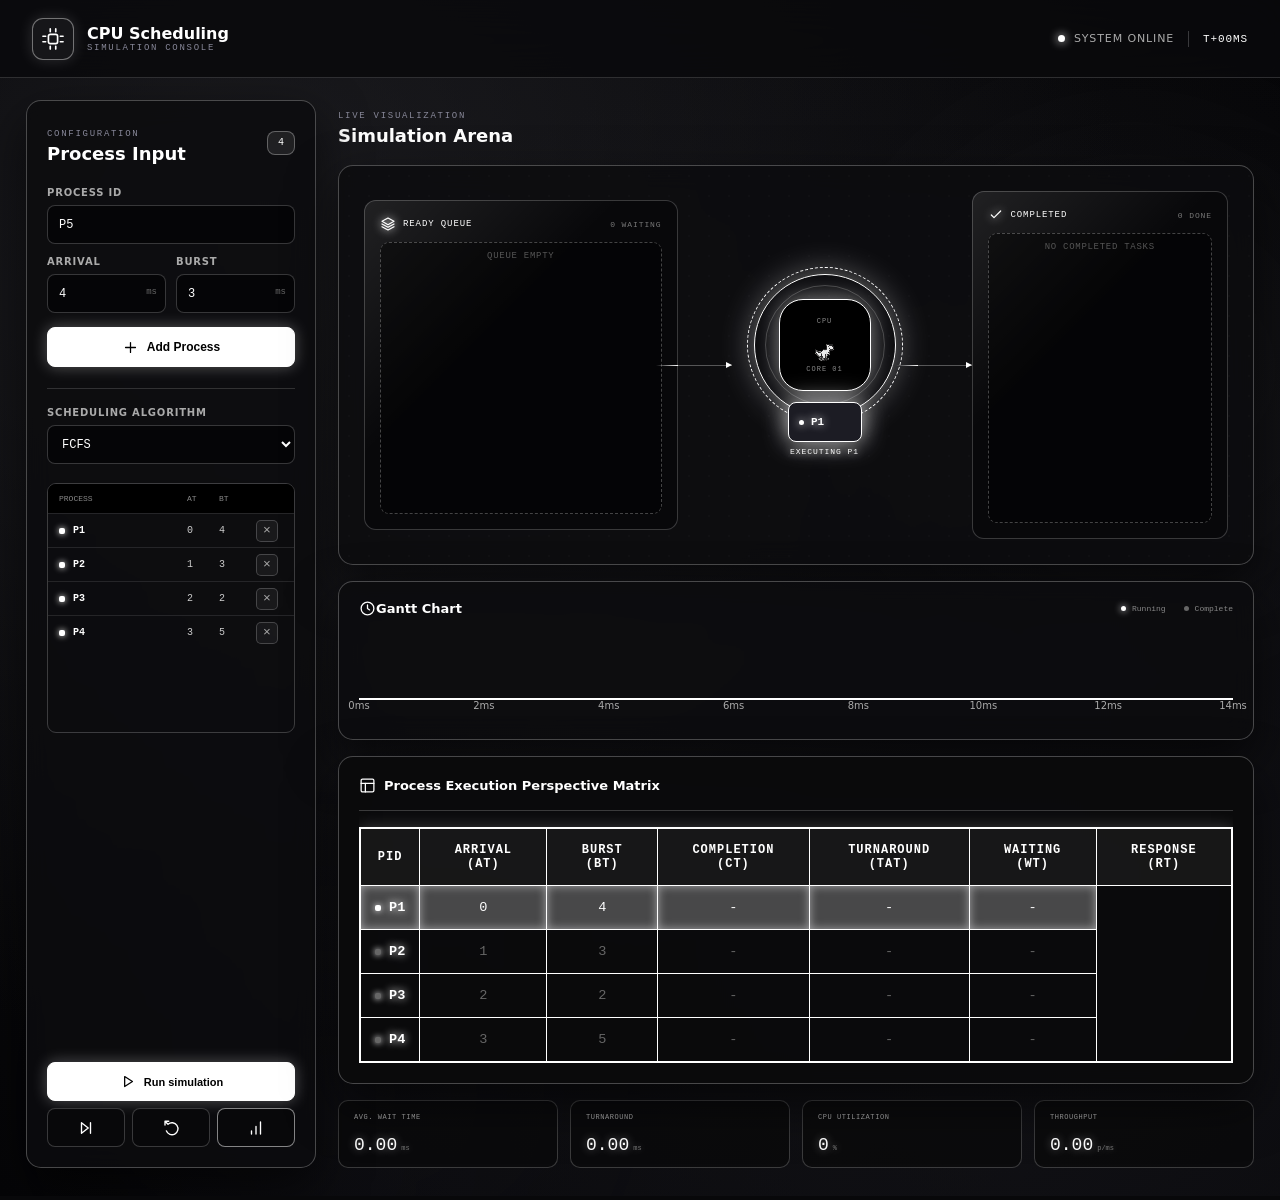
==== commit 087cabee: "Update index.html" ====
--- a/CPU-Scheduler/index.html
+++ b/CPU-Scheduler/index.html
@@ -5,12 +5,9 @@
   <meta name="viewport" content="width=device-width, initial-scale=1.0">
   <title>CPU Scheduling Simulation Console</title>
   
-  <!-- Google Fonts -->
   <link rel="preconnect" href="https://fonts.googleapis.com">
   <link rel="preconnect" href="https://fonts.gstatic.com" crossorigin>
   <link href="https://fonts.googleapis.com/css2?family=DM+Sans:wght@400;500;600;700&family=Space+Mono:wght@400;700&display=swap" rel="stylesheet">
-  
-  <!-- Link to your CSS file -->
   <link rel="stylesheet" href="style.css">
 </head>
 <body>
@@ -70,12 +67,14 @@
               </div>
             </label>
           </div>
+          
           <div class="split-inputs" id="queue-input-wrap" style="display: none;">
             <label>
-              <span>Queue (1=High, 2=Low)</span>
-              <input type="number" min="1" max="2" id="in-queue" value="1" style="width: 100%;" />
+              <span>Queue (1=Highest, 4=Lowest)</span>
+              <input type="number" min="1" max="4" id="in-queue" value="1" style="width: 100%;" />
             </label>
           </div>
+
           <button class="add-button" type="submit">
             <svg width="17" height="17" viewBox="0 0 24 24" fill="none" stroke="currentColor" stroke-width="1.8" stroke-linecap="round" stroke-linejoin="round"><path d="M12 5v14M5 12h14" /></svg>
             Add Process
@@ -96,9 +95,49 @@
         </label>
 
         <label class="algorithm-select" id="quantum-wrap" style="margin-top: 10px; display: none;">
-          <span>Time Quantum</span>
+          <span>Time Quantum (Global)</span>
           <input type="number" min="1" id="in-quantum" value="2" onchange="resetSim()" />
         </label>
+
+        <!-- MLQ ALGORITHM SELECTORS -->
+        <div id="mlq-wrap" style="display: none; margin-top: 10px; padding: 12px; background: rgba(255,255,255,0.03); border-radius: 8px; border: 1px solid rgba(255,255,255,0.1);">
+          <label class="algorithm-select" style="margin-bottom: 8px;">
+            <span style="font-size: 9px;">Queue 1 (Highest Priority)</span>
+            <select id="mlq-q1-algo" onchange="resetSim()">
+              <option value="FCFS">FCFS</option>
+              <option value="SJF">SJF</option>
+              <option value="SRTF">SRTF</option>
+              <option value="RR" selected>Round Robin</option>
+            </select>
+          </label>
+          <label class="algorithm-select" style="margin-bottom: 8px;">
+            <span style="font-size: 9px;">Queue 2 (High Priority)</span>
+            <select id="mlq-q2-algo" onchange="resetSim()">
+              <option value="FCFS">FCFS</option>
+              <option value="SJF">SJF</option>
+              <option value="SRTF" selected>SRTF</option>
+              <option value="RR">Round Robin</option>
+            </select>
+          </label>
+          <label class="algorithm-select" style="margin-bottom: 8px;">
+            <span style="font-size: 9px;">Queue 3 (Medium Priority)</span>
+            <select id="mlq-q3-algo" onchange="resetSim()">
+              <option value="FCFS">FCFS</option>
+              <option value="SJF" selected>SJF</option>
+              <option value="SRTF">SRTF</option>
+              <option value="RR">Round Robin</option>
+            </select>
+          </label>
+          <label class="algorithm-select">
+            <span style="font-size: 9px;">Queue 4 (Lowest Priority)</span>
+            <select id="mlq-q4-algo" onchange="resetSim()">
+              <option value="FCFS" selected>FCFS</option>
+              <option value="SJF">SJF</option>
+              <option value="SRTF">SRTF</option>
+              <option value="RR">Round Robin</option>
+            </select>
+          </label>
+        </div>
 
         <div class="process-list">
           <div class="list-header">
@@ -111,17 +150,22 @@
           <div id="process-list-body"></div>
         </div>
 
-        <div class="controls">
-          <button class="play-button" id="btn-play" onclick="togglePlayback()">
+        <div class="controls" style="flex-wrap: wrap;">
+          <button class="play-button" id="btn-play" onclick="togglePlayback()" style="flex: 1 1 100%;">
             <svg id="play-icon" width="17" height="17" viewBox="0 0 24 24" fill="none" stroke="currentColor" stroke-width="1.8" stroke-linecap="round" stroke-linejoin="round"><path d="m8 5 11 7-11 7V5Z" /></svg>
             <span id="play-text">Run simulation</span>
           </button>
-          <button class="icon-button" onclick="stepForward()" title="Next frame">
-            <svg width="18" height="18" viewBox="0 0 24 24" fill="none" stroke="currentColor" stroke-width="1.8" stroke-linecap="round" stroke-linejoin="round"><path d="m6 5 9 7-9 7V5Z" /><path d="M18 5v14" /></svg>
-          </button>
-          <button class="icon-button" onclick="resetSim()" title="Reset">
-            <svg width="18" height="18" viewBox="0 0 24 24" fill="none" stroke="currentColor" stroke-width="1.8" stroke-linecap="round" stroke-linejoin="round"><path d="M4 8V3m0 0h5M4 3l4 4a8 8 0 1 1-2.2 8.8" /></svg>
-          </button>
+          <div style="display: flex; gap: 7px; width: 100%;">
+            <button class="icon-button" onclick="stepForward()" title="Next frame" style="flex: 1;">
+              <svg width="18" height="18" viewBox="0 0 24 24" fill="none" stroke="currentColor" stroke-width="1.8" stroke-linecap="round" stroke-linejoin="round"><path d="m6 5 9 7-9 7V5Z" /><path d="M18 5v14" /></svg>
+            </button>
+            <button class="icon-button" onclick="resetSim()" title="Reset" style="flex: 1;">
+              <svg width="18" height="18" viewBox="0 0 24 24" fill="none" stroke="currentColor" stroke-width="1.8" stroke-linecap="round" stroke-linejoin="round"><path d="M4 8V3m0 0h5M4 3l4 4a8 8 0 1 1-2.2 8.8" /></svg>
+            </button>
+            <button class="icon-button" onclick="openComparison()" title="Compare Algorithms" style="flex: 1; color: #fff; border-color: rgba(255,255,255,0.5);">
+              <svg width="18" height="18" viewBox="0 0 24 24" fill="none" stroke="currentColor" stroke-width="1.8" stroke-linecap="round" stroke-linejoin="round"><path d="M12 20V10M18 20V4M6 20v-4"/></svg>
+            </button>
+          </div>
         </div>
       </aside>
 
@@ -138,15 +182,30 @@
         <div class="arena panel">
           <div class="grid-overlay"></div>
           
-          <section class="queue-zone zone">
-            <div class="zone-title">
-              <div>
-                <svg width="16" height="16" viewBox="0 0 24 24" fill="none" stroke="currentColor" stroke-width="1.8" stroke-linecap="round" stroke-linejoin="round"><path d="m12 3 9 5-9 5-9-5 9-5Z" /><path d="m3 12 9 5 9-5M3 16l9 5 9-5" /></svg>
-                <span>READY QUEUE</span>
-              </div>
-              <span class="zone-count" id="rq-count">0 WAITING</span>
-            </div>
-            <div class="queue-track" id="ready-queue"></div>
+          <!-- QUAD QUEUE ZONE -->
+          <section class="queue-zone zone" style="display: flex; flex-direction: column; gap: 10px; min-height: 330px;">
+            <div id="q1-container" style="display: none; flex: 1; border-bottom: 1px dashed rgba(255,255,255,0.15); padding-bottom: 8px;">
+              <div class="zone-title"><div><span>Q1 (HIGHEST)</span></div><span class="zone-count" id="q1-count">0 WAITING</span></div>
+              <div class="queue-track" id="queue-1"></div>
+            </div>
+            <div id="q2-container" style="display: none; flex: 1; border-bottom: 1px dashed rgba(255,255,255,0.15); padding-bottom: 8px;">
+              <div class="zone-title"><div><span>Q2 (HIGH)</span></div><span class="zone-count" id="q2-count">0 WAITING</span></div>
+              <div class="queue-track" id="queue-2"></div>
+            </div>
+            <div id="q3-container" style="display: none; flex: 1; border-bottom: 1px dashed rgba(255,255,255,0.15); padding-bottom: 8px;">
+              <div class="zone-title"><div><span>Q3 (MEDIUM)</span></div><span class="zone-count" id="q3-count">0 WAITING</span></div>
+              <div class="queue-track" id="queue-3"></div>
+            </div>
+            <div id="q4-container" style="flex: 1; display: flex; flex-direction: column;">
+              <div class="zone-title">
+                <div>
+                  <svg width="16" height="16" viewBox="0 0 24 24" fill="none" stroke="currentColor" stroke-width="1.8" stroke-linecap="round" stroke-linejoin="round"><path d="m12 3 9 5-9 5-9-5 9-5Z" /><path d="m3 12 9 5 9-5M3 16l9 5 9-5" /></svg>
+                  <span id="q4-label">READY QUEUE</span>
+                </div>
+                <span class="zone-count" id="rq-count">0 WAITING</span>
+              </div>
+              <div class="queue-track" id="ready-queue"></div>
+            </div>
           </section>
 
           <div class="flow-line line-left"><i></i></div>
@@ -203,7 +262,7 @@
           </div>
         </section>
 
-        <!-- Blended Process Execution Matrix -->
+        <!-- Blended Process Execution Matrix (NOW WITH RT) -->
         <section class="matrix-panel panel">
           <div class="matrix-heading">
             <svg width="17" height="17" viewBox="0 0 24 24" fill="none" stroke="currentColor" stroke-width="1.8" stroke-linecap="round" stroke-linejoin="round"><rect x="3" y="3" width="18" height="18" rx="2" ry="2"></rect><line x1="3" y1="9" x2="21" y2="9"></line><line x1="9" y1="21" x2="9" y2="9"></line></svg>
@@ -219,6 +278,7 @@
                   <th>Completion (CT)</th>
                   <th>Turnaround (TAT)</th>
                   <th>Waiting (WT)</th>
+                  <th>Response (RT)</th>
                 </tr>
               </thead>
               <tbody></tbody>
@@ -249,7 +309,27 @@
     </main>
   </div>
 
-  <!-- Link to your JavaScript file -->
+  <!-- COMPARISON MODAL -->
+  <div id="comparison-modal" style="display: none; position: fixed; inset: 0; background: rgba(0,0,0,0.8); backdrop-filter: blur(5px); z-index: 100; align-items: center; justify-content: center;">
+    <div class="panel" style="width: 90%; max-width: 600px; padding: 30px; position: relative;">
+      <h2 style="margin-bottom: 20px; font-size: 20px; color: #fff;">Algorithm Comparison</h2>
+      <p style="color: #aaa; margin-bottom: 20px; font-size: 12px;">Comparing the average metrics of the current process set across standard algorithms.</p>
+      <table class="comparison-table" style="width: 100%; border-collapse: collapse; font-family: 'Space Mono', monospace; font-size: 14px;">
+        <thead>
+          <tr style="border-bottom: 1px solid #444; color: #fff;">
+            <th style="padding: 12px; text-align: left;">Algorithm</th>
+            <th style="padding: 12px; text-align: center;">Avg Wait Time</th>
+            <th style="padding: 12px; text-align: center;">Avg Turnaround</th>
+          </tr>
+        </thead>
+        <tbody id="comparison-body">
+          <!-- Populated by JS -->
+        </tbody>
+      </table>
+      <button onclick="closeComparison()" class="add-button" style="margin-top: 30px; width: 100%;">Close</button>
+    </div>
+  </div>
+
   <script src="script.js"></script>
 </body>
-</html>+</html>
--- a/CPU-Scheduler/style.css
+++ b/CPU-Scheduler/style.css
@@ -20,15 +20,9 @@
   background: #08080a;
 }
 
-button, input, select {
-  outline: none;
-}
-
-button {
-  cursor: pointer;
-}
-
-/* --- APP SHELL: DARK LIQUID MARBLE BACKGROUND --- */
+button, input, select { outline: none; }
+button { cursor: pointer; }
+
 .app-shell {
   min-height: 100vh;
   position: relative;
@@ -40,30 +34,10 @@
     radial-gradient(circle at 50% 50%, rgba(15, 15, 18, 0.9) 0%, #050507 100%);
 }
 
-.ambient {
-  position: absolute;
-  border-radius: 999px;
-  filter: blur(100px);
-  pointer-events: none;
-}
-
-.ambient-one {
-  width: 500px;
-  height: 500px;
-  right: -100px;
-  top: 10%;
-  background: rgba(255, 255, 255, 0.03);
-}
-
-.ambient-two {
-  width: 400px;
-  height: 400px;
-  left: 10%;
-  bottom: -100px;
-  background: rgba(200, 200, 220, 0.02);
-}
-
-/* --- TOP BAR --- */
+.ambient { position: absolute; border-radius: 999px; filter: blur(100px); pointer-events: none; }
+.ambient-one { width: 500px; height: 500px; right: -100px; top: 10%; background: rgba(255, 255, 255, 0.03); }
+.ambient-two { width: 400px; height: 400px; left: 10%; bottom: -100px; background: rgba(200, 200, 220, 0.02); }
+
 .topbar {
   height: 78px;
   padding: 0 32px;
@@ -77,68 +51,20 @@
   backdrop-filter: blur(20px);
 }
 
-.brand, .brand-mark, .system-status, .zone-title>div, .gantt-heading>div, .controls, .play-button, .add-button {
-  display: flex;
-  align-items: center;
-}
-
-.brand {
-  gap: 13px;
-}
-
+.brand, .brand-mark, .system-status, .zone-title>div, .gantt-heading>div, .controls, .play-button, .add-button { display: flex; align-items: center; }
+.brand { gap: 13px; }
 .brand-mark {
-  width: 42px;
-  height: 42px;
-  justify-content: center;
-  border: 1px solid rgba(255, 255, 255, 0.4);
-  border-radius: 11px;
-  color: #ffffff;
-  background: rgba(255, 255, 255, 0.05);
-  box-shadow: 0 0 15px rgba(255, 255, 255, 0.15);
-}
-
-.brand h1 {
-  font-size: 16px;
-  font-weight: 700;
-  color: #ffffff;
-}
-
-.brand p, .eyebrow {
-  font-family: 'Space Mono', monospace;
-  font-size: 9px;
-  letter-spacing: 0.19em;
-  color: #888899;
-}
-
-.system-status {
-  gap: 9px;
-  color: #aaaaaa;
-  font-size: 11px;
-  text-transform: uppercase;
-  letter-spacing: 0.08em;
-}
-
-.status-dot {
-  width: 7px;
-  height: 7px;
-  border-radius: 50%;
-  background: #ffffff;
-  box-shadow: 0 0 10px #ffffff;
-}
-
-.divider {
-  width: 1px;
-  height: 16px;
-  margin: 0 5px;
-  background: rgba(255, 255, 255, 0.2);
-}
-
-.mono {
-  font-family: 'Space Mono', monospace;
-  color: #ffffff;
-}
-
-/* --- DASHBOARD LAYOUT --- */
+  width: 42px; height: 42px; justify-content: center; border: 1px solid rgba(255, 255, 255, 0.4); border-radius: 11px; color: #ffffff;
+  background: rgba(255, 255, 255, 0.05); box-shadow: 0 0 15px rgba(255, 255, 255, 0.15);
+}
+.brand h1 { font-size: 16px; font-weight: 700; color: #ffffff; }
+.brand p, .eyebrow { font-family: 'Space Mono', monospace; font-size: 9px; letter-spacing: 0.19em; color: #888899; }
+
+.system-status { gap: 9px; color: #aaaaaa; font-size: 11px; text-transform: uppercase; letter-spacing: 0.08em; }
+.status-dot { width: 7px; height: 7px; border-radius: 50%; background: #ffffff; box-shadow: 0 0 10px #ffffff; }
+.divider { width: 1px; height: 16px; margin: 0 5px; background: rgba(255, 255, 255, 0.2); }
+.mono { font-family: 'Space Mono', monospace; color: #ffffff; }
+
 .dashboard {
   width: min(1480px, 100%);
   margin: 0 auto;
@@ -150,824 +76,144 @@
   z-index: 2;
 }
 
-.panel {
-  border: 1px solid rgba(255, 255, 255, 0.25);
-  border-radius: 15px;
-  background: rgba(12, 12, 15, 0.85);
-  backdrop-filter: blur(12px);
-  box-shadow: 0 20px 50px rgba(0, 0, 0, 0.6);
-}
-
-.control-panel {
-  min-height: calc(100vh - 128px);
-  padding: 20px;
-  display: flex;
-  flex-direction: column;
-}
-
-.panel-heading, .workspace-header, .gantt-heading, .zone-title, .list-header, .list-row {
-  display: flex;
-  align-items: center;
-  justify-content: space-between;
-}
-
-.panel-heading h2, .workspace-header h2 {
-  margin-top: 3px;
-  font-size: 18px;
-  font-weight: 600;
-  color: #ffffff;
-}
-
-.count-badge {
-  min-width: 28px;
-  height: 24px;
-  padding: 0 8px;
-  display: grid;
-  place-items: center;
-  border: 1px solid rgba(255, 255, 255, 0.3);
-  border-radius: 8px;
-  color: #ffffff;
-  background: rgba(255, 255, 255, 0.08);
-  font: 10px 'Space Mono', monospace;
-}
-
-/* --- FORM & INPUTS --- */
-.process-form {
-  margin-top: 23px;
-}
-
-.process-form label, .algorithm-select {
-  display: block;
-}
-
-.process-form label>span, .algorithm-select>span {
-  display: block;
-  margin-bottom: 7px;
-  color: #aaaaaa;
-  font-size: 10px;
-  font-weight: 600;
-  letter-spacing: 0.08em;
-  text-transform: uppercase;
-}
-
-input, select {
-  width: 100%;
-  height: 39px;
-  border: 1px solid rgba(255, 255, 255, 0.2);
-  border-radius: 8px;
-  color: #ffffff;
-  background: #050507;
-  font: 12px 'Space Mono', monospace;
-  transition: border-color 180ms ease-out, box-shadow 180ms ease-out;
-}
-
-input {
-  padding: 0 11px;
-}
-
-select {
-  padding: 0 10px;
-  appearance: auto;
-}
-
-input:focus, select:focus {
-  border-color: #ffffff;
-  box-shadow: 0 0 10px rgba(255, 255, 255, 0.3);
-}
-
-.split-inputs {
-  display: grid;
-  grid-template-columns: 1fr 1fr;
-  gap: 10px;
-  margin-top: 12px;
-}
-
-.unit-input {
-  position: relative;
-}
-
-.unit-input input {
-  padding-right: 32px;
-}
-
-.unit-input small {
-  position: absolute;
-  right: 9px;
-  top: 13px;
-  color: #666666;
-  font: 9px 'Space Mono', monospace;
-}
-
-.add-button, .play-button {
-  justify-content: center;
-  gap: 8px;
-  border: 1px solid #ffffff;
-  color: #000000;
-  background: #ffffff;
-  box-shadow: 0 0 15px rgba(255, 255, 255, 0.3);
-  font-weight: 700;
-  transition: transform 180ms ease-out, filter 180ms ease-out;
-}
-
-.add-button {
-  width: 100%;
-  height: 40px;
-  margin-top: 14px;
-  border-radius: 8px;
-  font-size: 12px;
-}
-
-.add-button:hover, .play-button:hover {
-  filter: brightness(1.2);
-  transform: translateY(-1px);
-  box-shadow: 0 0 22px rgba(255, 255, 255, 0.5);
-}
-
-.section-rule {
-  height: 1px;
-  margin: 21px 0 18px;
-  background: rgba(255, 255, 255, 0.15);
-}
-
-.process-list {
-  margin-top: 19px;
-  border: 1px solid rgba(255, 255, 255, 0.2);
-  border-radius: 9px;
-  flex: 1;
-  overflow-y: auto;
-  max-height: 250px;
-}
-
-.list-header {
-  height: 29px;
-  padding: 0 11px;
-  color: #888888;
-  background: #000000;
-  font: 8px 'Space Mono', monospace;
-  grid-template-columns: 1fr 32px 32px 32px;
-  display: grid;
-}
-
-.list-row {
-  min-height: 34px;
-  padding: 0 11px;
-  border-top: 1px solid rgba(255, 255, 255, 0.1);
-  color: #cccccc;
-  font: 10px 'Space Mono', monospace;
-  grid-template-columns: 1fr 32px 32px 32px;
-  display: grid;
-}
-
-.list-row>div {
-  display: flex;
-  align-items: center;
-  gap: 8px;
-  color: #ffffff;
-}
-
-.btn-delete-row {
-  background: rgba(255, 255, 255, 0.05);
-  border: 1px solid rgba(255, 255, 255, 0.2);
-  color: #aaaaaa;
-  width: 22px;
-  height: 22px;
-  border-radius: 5px;
-  font-size: 13px;
-  line-height: 1;
-  cursor: pointer;
-  display: flex;
-  align-items: center;
-  justify-content: center;
-  justify-self: center;
-  font-family: 'Space Mono', monospace;
-  transition: all 180ms ease-out;
-}
-
-.btn-delete-row:hover {
-  background: #ffffff;
-  color: #000000;
-  border-color: #ffffff;
-  box-shadow: 0 0 10px rgba(255, 255, 255, 0.5);
-}
-
-.mini-dot {
-  width: 6px;
-  height: 6px;
-  border-radius: 2px;
-  background: #ffffff;
-  box-shadow: 0 0 6px #ffffff;
-}
-
-.controls {
-  gap: 7px;
-  margin-top: auto;
-  padding-top: 20px;
-}
-
-.play-button {
-  height: 39px;
-  flex: 1;
-  border-radius: 8px;
-  font-size: 11px;
-}
-
-.icon-button {
-  width: 39px;
-  height: 39px;
-  display: grid;
-  place-items: center;
-  border: 1px solid rgba(255, 255, 255, 0.2);
-  border-radius: 8px;
-  color: #ffffff;
-  background: #08080a;
-  transition: border-color 180ms ease-out, box-shadow 180ms ease-out;
-}
-
-.icon-button:hover {
-  border-color: #ffffff;
-  box-shadow: 0 0 10px rgba(255, 255, 255, 0.3);
-}
-
-.workspace {
-  min-width: 0;
-  display: flex;
-  flex-direction: column;
-  gap: 16px;
-}
-
-.workspace-header {
-  height: 49px;
-}
-
-/* --- ARENA ZONE & RUNNING TRACK --- */
-.arena {
-  min-height: 310px;
-  padding: 25px;
-  display: grid;
-  grid-template-columns: minmax(250px, 1.1fr) 54px 186px 54px minmax(210px, 0.9fr);
-  align-items: center;
-  position: relative;
-  overflow: hidden;
-}
-
-.grid-overlay {
-  position: absolute;
-  inset: 0;
-  opacity: 0.15;
-  background: radial-gradient(circle at 50% 50%, rgba(255,255,255,0.1) 1px, transparent 1px);
-  background-size: 20px 20px;
-  pointer-events: none;
-}
-
-.zone {
-  height: 210px;
-  padding: 15px;
-  position: relative;
-  z-index: 1;
-  border: 1px solid rgba(255, 255, 255, 0.2);
-  border-radius: 12px;
-  background: rgba(8, 8, 10, 0.8);
-}
-
-.zone::before {
-  content: '';
-  position: absolute;
-  inset: -1px;
-  border-radius: inherit;
-  background: linear-gradient(135deg, rgba(255, 255, 255, 0.1), transparent 40%);
-  pointer-events: none;
-}
-
-.zone-title {
-  position: relative;
-  z-index: 1;
-  color: #ffffff;
-  font: 9px 'Space Mono', monospace;
-  letter-spacing: 0.1em;
-}
-
-.zone-title>div {
-  gap: 7px;
-}
-
-.queue-zone .zone-title svg, .completed-zone .zone-title svg {
-  color: #ffffff;
-  filter: drop-shadow(0 0 5px #ffffff);
-}
-
-.zone-count {
-  color: #777777;
-  font-size: 8px;
-}
-
-.queue-track, .completed-track {
-  height: 147px;
-  margin-top: 14px;
-  padding: 12px;
-  display: flex;
-  align-content: flex-start;
-  align-items: flex-start;
-  flex-wrap: wrap;
-  gap: 8px;
-  border: 1px dashed rgba(255, 255, 255, 0.25);
-  border-radius: 9px;
-  position: relative;
-  background: rgba(0, 0, 0, 0.4);
-  overflow-y: auto;
-}
-
-.empty-label, .timeline-empty {
-  margin: auto;
-  color: #555555;
-  font: 9px 'Space Mono', monospace;
-  text-transform: uppercase;
-  letter-spacing: 0.08em;
-}
-
-.process-node {
-  min-width: 74px;
-  height: 40px;
-  padding: 0 10px;
-  display: flex;
-  align-items: center;
-  gap: 7px;
-  border: 1px solid #ffffff;
-  border-radius: 8px;
-  color: #ffffff;
-  background: #111116;
-  box-shadow: 0 0 10px rgba(255, 255, 255, 0.2);
-  animation: node-in 420ms cubic-bezier(0.16, 1, 0.3, 1) both;
-  transition: transform 450ms ease-out, box-shadow 450ms ease-out;
-}
-
-.process-node strong {
-  color: #ffffff;
-  font: 700 11px 'Space Mono', monospace;
-  text-shadow: 0 0 8px #ffffff;
-}
-
-.process-node>span:last-child {
-  color: #cccccc;
-  font: 8px 'Space Mono', monospace;
-}
-
-.node-dot {
-  width: 5px;
-  height: 5px;
-  border-radius: 50%;
-  background: #ffffff;
-  box-shadow: 0 0 8px #ffffff;
-}
-
-.process-node.is-active {
-  color: #ffffff;
-  border-color: #ffffff;
-  background: #1c1c24;
-  box-shadow: 0 0 25px rgba(255, 255, 255, 0.8);
-}
-
-.flow-line {
-  height: 1px;
-  position: relative;
-  z-index: 1;
-  background: rgba(255, 255, 255, 0.3);
-}
-
-.flow-line::after {
-  content: '';
-  position: absolute;
-  right: 0;
-  top: -3px;
-  border-left: 6px solid #ffffff;
-  border-top: 3px solid transparent;
-  border-bottom: 3px solid transparent;
-}
-
-.flow-line i {
-  width: 22px;
-  height: 1px;
-  position: absolute;
-  left: -22px;
-  background: linear-gradient(90deg, transparent, #ffffff);
-  animation: flow 2s linear infinite;
-}
-
-.cpu-zone {
-  position: relative;
-  z-index: 2;
-  display: flex;
-  flex-direction: column;
-  align-items: center;
-  justify-content: center;
-  height: 100%;
-}
-
-.cpu-rings {
-  width: 142px;
-  height: 142px;
-  display: grid;
-  place-items: center;
-  border: 1px solid rgba(255, 255, 255, 0.3);
-  border-radius: 50%;
-  position: relative;
-  background: radial-gradient(circle, rgba(255, 255, 255, 0.05), transparent 70%);
-}
-
-.cpu-rings::before, .cpu-rings::after {
-  content: '';
-  position: absolute;
-  border-radius: 50%;
-  border: 1px solid rgba(255, 255, 255, 0.2);
-}
-
-.cpu-rings::before {
-  inset: 10px;
-}
-
-.cpu-rings::after {
-  inset: -8px;
-  border-style: dashed;
-}
-
-.processing .cpu-rings {
-  border-color: #ffffff;
-  box-shadow: 0 0 35px rgba(255, 255, 255, 0.4);
-}
-
-.processing .cpu-rings::after {
-  border-color: #ffffff;
-  animation: spin 9s linear infinite;
-}
-
-.cpu-core {
-  width: 92px;
-  height: 92px;
-  display: flex;
-  flex-direction: column;
-  align-items: center;
-  justify-content: center;
-  gap: 4px;
-  border: 1px solid rgba(255, 255, 255, 0.4);
-  border-radius: 24px;
-  color: #ffffff;
-  background: #000000;
-  box-shadow: 0 0 20px rgba(255, 255, 255, 0.15);
-}
-
-.processing .cpu-core {
-  border-color: #ffffff;
-  box-shadow: 0 0 25px rgba(255, 255, 255, 0.5);
-}
-
-.core-label, .core-number {
-  font: 7px 'Space Mono', monospace;
-  letter-spacing: 0.14em;
-  color: #888888;
-}
-
-.cpu-process {
-  height: 32px;
-  margin-top: -14px;
-  position: relative;
-  z-index: 4;
-}
-
-.idle-chip {
-  display: block;
-  padding: 7px 11px;
-  border: 1px solid rgba(255, 255, 255, 0.2);
-  border-radius: 6px;
-  color: #777777;
-  background: #08080a;
-  font: 8px 'Space Mono', monospace;
-}
-
-.cpu-status {
-  margin-top: 13px;
-  color: #888888;
-  font: 8px 'Space Mono', monospace;
-  letter-spacing: 0.12em;
-}
-
-.processing .cpu-status {
-  color: #ffffff;
-  text-shadow: 0 0 8px #ffffff;
-}
-
-/* --- GLOWING WHITE MATRIX TABLE --- */
-.matrix-panel {
-  display: flex;
-  flex-direction: column;
-  padding: 20px;
-  background: rgba(10, 10, 12, 0.9);
-}
-
-.matrix-heading {
-  padding-bottom: 16px;
-  border-bottom: 1px solid rgba(255, 255, 255, 0.2);
-  display: flex;
-  align-items: center;
-  gap: 8px;
-}
-
-.matrix-heading h3 {
-  font-size: 13px;
-  font-weight: 600;
-  color: #ffffff;
-}
-
-.matrix-heading svg {
-  color: #ffffff;
-}
-
-.matrix-body {
-  overflow-x: auto;
-  padding-top: 16px;
-}
-
-table#execution-matrix {
-  width: 100%;
-  border-collapse: collapse;
-  font-family: 'Space Mono', monospace;
-  font-size: 0.85rem;
-  border: 2px solid #ffffff;
-  box-shadow: 0 0 15px rgba(255, 255, 255, 0.2);
-}
-
-table#execution-matrix th {
-  text-align: center;
-  padding: 14px;
-  color: #ffffff;
-  font-weight: 700;
-  border: 1px solid #ffffff;
-  font-size: 0.75rem;
-  text-transform: uppercase;
-  letter-spacing: 1px;
-  background: rgba(255, 255, 255, 0.05);
-}
-
-table#execution-matrix td {
-  padding: 14px;
-  border: 1px solid #ffffff;
-  color: #ffffff;
-  text-align: center;
-}
-
-table#execution-matrix tr.active-row td {
-  background: rgba(255, 255, 255, 0.25);
-  box-shadow: inset 0 0 10px rgba(255, 255, 255, 0.5);
-}
-
-table#execution-matrix tr.pending-row td {
-  color: #666666;
-}
-
-.pid-cell {
-  font-weight: 700;
-  display: flex;
-  align-items: center;
-  justify-content: center;
-  gap: 8px;
-  text-shadow: 0 0 8px #ffffff;
-}
-
-/* --- GANTT & TIMELINE TRACK --- */
-.gantt {
-  padding: 18px 20px 15px;
-}
-
-.gantt-heading h3 {
-  font-size: 13px;
-  font-weight: 600;
-  color: #ffffff;
-}
-
-.gantt-heading svg {
-  color: #ffffff;
-}
-
-.gantt-meta {
-  gap: 18px !important;
-  color: #888888;
-  font: 8px 'Space Mono', monospace;
-}
-
-.gantt-meta span {
-  display: flex;
-  align-items: center;
-  gap: 6px;
-}
-
-.gantt-meta i {
-  width: 5px;
-  height: 5px;
-  border-radius: 50%;
-}
-
-.legend-running {
-  background: #ffffff;
-  box-shadow: 0 0 7px #ffffff;
-}
-
-.legend-complete {
-  background: #666666;
-}
-
-.timeline {
-  margin-top: 18px;
-}
-
-.timeline-bars {
-  height: 65px;
-  display: flex;
-  align-items: center;
-  overflow-x: auto;
-  overflow-y: visible;
-  position: relative;
-  border-bottom: 2px solid #ffffff;
-  background: transparent;
-  padding: 20px 10px 0 10px;
-}
-
-.gantt-bar {
-  height: 38px;
-  min-width: 0;
-  padding: 0 8px;
-  display: flex;
-  align-items: center;
-  justify-content: space-between;
-  border: 1px solid #ffffff;
-  border-radius: 6px;
-  color: #ffffff;
-  background: rgba(255, 255, 255, 0.1);
-  box-shadow: 0 0 10px rgba(255, 255, 255, 0.2);
-  flex-shrink: 0;
-  overflow: visible;
-  white-space: nowrap;
-  box-sizing: border-box;
-  margin-right: 2px;
-  position: relative;
-  transition: width 0.48s cubic-bezier(0.25, 1, 0.5, 1), background-color 0.3s ease, box-shadow 0.3s ease;
-}
-
-.gantt-bar.running {
-  background: rgba(255, 255, 255, 0.3);
-  box-shadow: 0 0 20px rgba(255, 255, 255, 0.8);
-}
-
-.gantt-pid {
-  color: #ffffff;
-  font: 700 11px 'Space Mono', monospace;
-  text-shadow: 0 0 8px #ffffff;
-  white-space: nowrap;
-  flex-shrink: 0;
-}
-
-.gantt-status-wrap {
-  position: absolute;
-  right: 6px;
-  top: 50%;
-  transform: translateY(-50%);
-  display: flex;
-  align-items: center;
-  justify-content: center;
-  pointer-events: none;
-}
-
-.gantt-status-wrap[data-state="running"] {
-  top: -22px;
-  right: -8px;
-  left: auto;
-  transform: none;
-}
-
-.gantt-status-wrap[data-state="finished"] {
-  left: 50%;
-  right: auto;
-  transform: translate(-50%, -50%);
-}
-
-.gantt-dino-gif {
-  height: 48px;
-  width: auto;
-  vertical-align: middle;
-  image-rendering: pixelated;
-  flex-shrink: 0;
-  mix-blend-mode: screen;
-  filter: drop-shadow(0 2px 6px rgba(0, 0, 0, 0.9));
-}
-
-.badge-finished {
-  font-size: 8px;
-  font-family: 'Space Mono', monospace;
-  color: #ffffff;
-  background: rgba(0, 0, 0, 0.7);
-  padding: 2px 5px;
-  border-radius: 4px;
-  white-space: nowrap;
-  display: inline-block;
-  border: 1px solid rgba(255, 255, 255, 0.2);
-  overflow: hidden;
-  text-overflow: ellipsis;
-  max-width: 100%;
-}
-
-.gantt-time {
-  font: 8px 'Space Mono', monospace;
-  opacity: 0.8;
-  white-space: nowrap;
-  flex-shrink: 0;
-}
-
-/* --- METRICS PANEL --- */
-.metrics {
-  display: grid;
-  grid-template-columns: repeat(4, 1fr);
-  gap: 12px;
-}
-
-.metrics>div {
-  height: 68px;
-  padding: 12px 15px;
-  display: flex;
-  flex-direction: column;
-  justify-content: space-between;
-  border: 1px solid rgba(255, 255, 255, 0.2);
-  border-radius: 10px;
-  background: rgba(10, 10, 12, 0.8);
-}
-
-.metrics span {
-  color: #aaaaaa;
-  font: 7px 'Space Mono', monospace;
-  letter-spacing: 0.08em;
-}
-
-.metrics strong {
-  color: #ffffff;
-  font: 18px 'Space Mono', monospace;
-  text-shadow: 0 0 10px rgba(255, 255, 255, 0.4);
-}
-
-.metrics small {
-  margin-left: 4px;
-  color: #777777;
-  font-size: 7px;
-}
-
-@keyframes node-in {
-  from {
-    opacity: 0;
-    transform: translateY(-8px) scale(0.94);
-  }
-  to {
-    opacity: 1;
-    transform: translateY(0) scale(1);
-  }
-}
-
-@keyframes flow {
-  to {
-    left: 100%;
-  }
-}
-
-@keyframes spin {
-  to {
-    transform: rotate(360deg);
-  }
-}
+.panel { border: 1px solid rgba(255, 255, 255, 0.25); border-radius: 15px; background: rgba(12, 12, 15, 0.85); backdrop-filter: blur(12px); box-shadow: 0 20px 50px rgba(0, 0, 0, 0.6); }
+.control-panel { min-height: calc(100vh - 128px); padding: 20px; display: flex; flex-direction: column; }
+
+.panel-heading, .workspace-header, .gantt-heading, .zone-title, .list-header, .list-row { display: flex; align-items: center; justify-content: space-between; }
+.panel-heading h2, .workspace-header h2 { margin-top: 3px; font-size: 18px; font-weight: 600; color: #ffffff; }
+.count-badge { min-width: 28px; height: 24px; padding: 0 8px; display: grid; place-items: center; border: 1px solid rgba(255, 255, 255, 0.3); border-radius: 8px; color: #ffffff; background: rgba(255, 255, 255, 0.08); font: 10px 'Space Mono', monospace; }
+
+.process-form { margin-top: 23px; }
+.process-form label, .algorithm-select { display: block; }
+.process-form label>span, .algorithm-select>span { display: block; margin-bottom: 7px; color: #aaaaaa; font-size: 10px; font-weight: 600; letter-spacing: 0.08em; text-transform: uppercase; }
+
+input, select { width: 100%; height: 39px; border: 1px solid rgba(255, 255, 255, 0.2); border-radius: 8px; color: #ffffff; background: #050507; font: 12px 'Space Mono', monospace; transition: border-color 180ms ease-out, box-shadow 180ms ease-out; }
+input { padding: 0 11px; }
+select { padding: 0 10px; appearance: auto; }
+input:focus, select:focus { border-color: #ffffff; box-shadow: 0 0 10px rgba(255, 255, 255, 0.3); }
+
+.split-inputs { display: grid; grid-template-columns: 1fr 1fr; gap: 10px; margin-top: 12px; }
+.unit-input { position: relative; }
+.unit-input input { padding-right: 32px; }
+.unit-input small { position: absolute; right: 9px; top: 13px; color: #666666; font: 9px 'Space Mono', monospace; }
+
+.add-button, .play-button { justify-content: center; gap: 8px; border: 1px solid #ffffff; color: #000000; background: #ffffff; box-shadow: 0 0 15px rgba(255, 255, 255, 0.3); font-weight: 700; transition: transform 180ms ease-out, filter 180ms ease-out; }
+.add-button { width: 100%; height: 40px; margin-top: 14px; border-radius: 8px; font-size: 12px; }
+.add-button:hover, .play-button:hover { filter: brightness(1.2); transform: translateY(-1px); box-shadow: 0 0 22px rgba(255, 255, 255, 0.5); }
+
+.section-rule { height: 1px; margin: 21px 0 18px; background: rgba(255, 255, 255, 0.15); }
+.process-list { margin-top: 19px; border: 1px solid rgba(255, 255, 255, 0.2); border-radius: 9px; flex: 1; overflow-y: auto; max-height: 250px; }
+.list-header { height: 29px; padding: 0 11px; color: #888888; background: #000000; font: 8px 'Space Mono', monospace; grid-template-columns: 1fr 32px 32px 32px; display: grid; }
+.list-row { min-height: 34px; padding: 0 11px; border-top: 1px solid rgba(255, 255, 255, 0.1); color: #cccccc; font: 10px 'Space Mono', monospace; grid-template-columns: 1fr 32px 32px 32px; display: grid; }
+.list-row>div { display: flex; align-items: center; gap: 8px; color: #ffffff; }
+
+.btn-delete-row { background: rgba(255, 255, 255, 0.05); border: 1px solid rgba(255, 255, 255, 0.2); color: #aaaaaa; width: 22px; height: 22px; border-radius: 5px; font-size: 13px; line-height: 1; cursor: pointer; display: flex; align-items: center; justify-content: center; justify-self: center; font-family: 'Space Mono', monospace; transition: all 180ms ease-out; }
+.btn-delete-row:hover { background: #ffffff; color: #000000; border-color: #ffffff; box-shadow: 0 0 10px rgba(255, 255, 255, 0.5); }
+.mini-dot { width: 6px; height: 6px; border-radius: 2px; background: #ffffff; box-shadow: 0 0 6px #ffffff; }
+
+.controls { gap: 7px; margin-top: auto; padding-top: 20px; }
+.play-button { height: 39px; flex: 1; border-radius: 8px; font-size: 11px; }
+.icon-button { width: 39px; height: 39px; display: grid; place-items: center; border: 1px solid rgba(255, 255, 255, 0.2); border-radius: 8px; color: #ffffff; background: #08080a; transition: border-color 180ms ease-out, box-shadow 180ms ease-out; }
+.icon-button:hover { border-color: #ffffff; box-shadow: 0 0 10px rgba(255, 255, 255, 0.3); }
+
+.workspace { min-width: 0; display: flex; flex-direction: column; gap: 16px; }
+.workspace-header { height: 49px; }
+
+/* UPDATED ARENA AND QUEUE CSS */
+.arena { min-height: 400px; padding: 25px; display: grid; grid-template-columns: minmax(250px, 1.1fr) 54px 186px 54px minmax(210px, 0.9fr); align-items: center; position: relative; overflow: hidden; }
+.grid-overlay { position: absolute; inset: 0; opacity: 0.15; background: radial-gradient(circle at 50% 50%, rgba(255,255,255,0.1) 1px, transparent 1px); background-size: 20px 20px; pointer-events: none; }
+
+.zone { height: auto; min-height: 100%; padding: 15px; position: relative; z-index: 1; border: 1px solid rgba(255, 255, 255, 0.2); border-radius: 12px; background: rgba(8, 8, 10, 0.8); display: flex; flex-direction: column; }
+.zone::before { content: ''; position: absolute; inset: -1px; border-radius: inherit; background: linear-gradient(135deg, rgba(255, 255, 255, 0.1), transparent 40%); pointer-events: none; }
+.zone-title { position: relative; z-index: 1; color: #ffffff; font: 9px 'Space Mono', monospace; letter-spacing: 0.1em; }
+.zone-title>div { gap: 7px; }
+.queue-zone .zone-title svg, .completed-zone .zone-title svg { color: #ffffff; filter: drop-shadow(0 0 5px #ffffff); }
+.zone-count { color: #777777; font-size: 8px; }
+
+.queue-track, .completed-track { height: auto; flex: 1; min-height: 50px; margin-top: 10px; padding: 8px; display: flex; align-content: flex-start; align-items: flex-start; flex-wrap: wrap; gap: 6px; border: 1px dashed rgba(255, 255, 255, 0.25); border-radius: 9px; position: relative; background: rgba(0, 0, 0, 0.4); overflow-y: auto; }
+.empty-label, .timeline-empty { margin: auto; color: #555555; font: 9px 'Space Mono', monospace; text-transform: uppercase; letter-spacing: 0.08em; }
+
+.process-node { min-width: 74px; height: 40px; padding: 0 10px; display: flex; align-items: center; gap: 7px; border: 1px solid #ffffff; border-radius: 8px; color: #ffffff; background: #111116; box-shadow: 0 0 10px rgba(255, 255, 255, 0.2); animation: node-in 420ms cubic-bezier(0.16, 1, 0.3, 1) both; transition: transform 450ms ease-out, box-shadow 450ms ease-out; }
+.process-node strong { color: #ffffff; font: 700 11px 'Space Mono', monospace; text-shadow: 0 0 8px #ffffff; }
+.process-node>span:last-child { color: #cccccc; font: 8px 'Space Mono', monospace; }
+.node-dot { width: 5px; height: 5px; border-radius: 50%; background: #ffffff; box-shadow: 0 0 8px #ffffff; }
+.process-node.is-active { color: #ffffff; border-color: #ffffff; background: #1c1c24; box-shadow: 0 0 25px rgba(255, 255, 255, 0.8); }
+
+/* Make process nodes smaller inside multi-queues */
+#queue-1 .process-node, #queue-2 .process-node, #queue-3 .process-node { min-width: 45px; height: 24px; font-size: 9px; padding: 0 6px; border-radius: 4px; }
+#queue-1 .process-node strong, #queue-2 .process-node strong, #queue-3 .process-node strong { font-size: 9px; }
+#queue-1 .process-node span:last-child, #queue-2 .process-node span:last-child, #queue-3 .process-node span:last-child { display: none; }
+#queue-1 .node-dot, #queue-2 .node-dot, #queue-3 .node-dot { width: 3px; height: 3px; margin-right: 2px;}
+
+.flow-line { height: 1px; position: relative; z-index: 1; background: rgba(255, 255, 255, 0.3); }
+.flow-line::after { content: ''; position: absolute; right: 0; top: -3px; border-left: 6px solid #ffffff; border-top: 3px solid transparent; border-bottom: 3px solid transparent; }
+.flow-line i { width: 22px; height: 1px; position: absolute; left: -22px; background: linear-gradient(90deg, transparent, #ffffff); animation: flow 2s linear infinite; }
+
+.cpu-zone { position: relative; z-index: 2; display: flex; flex-direction: column; align-items: center; justify-content: center; height: 100%; }
+.cpu-rings { width: 142px; height: 142px; display: grid; place-items: center; border: 1px solid rgba(255, 255, 255, 0.3); border-radius: 50%; position: relative; background: radial-gradient(circle, rgba(255, 255, 255, 0.05), transparent 70%); }
+.cpu-rings::before, .cpu-rings::after { content: ''; position: absolute; border-radius: 50%; border: 1px solid rgba(255, 255, 255, 0.2); }
+.cpu-rings::before { inset: 10px; }
+.cpu-rings::after { inset: -8px; border-style: dashed; }
+.processing .cpu-rings { border-color: #ffffff; box-shadow: 0 0 35px rgba(255, 255, 255, 0.4); }
+.processing .cpu-rings::after { border-color: #ffffff; animation: spin 9s linear infinite; }
+
+.cpu-core { width: 92px; height: 92px; display: flex; flex-direction: column; align-items: center; justify-content: center; gap: 4px; border: 1px solid rgba(255, 255, 255, 0.4); border-radius: 24px; color: #ffffff; background: #000000; box-shadow: 0 0 20px rgba(255, 255, 255, 0.15); }
+.processing .cpu-core { border-color: #ffffff; box-shadow: 0 0 25px rgba(255, 255, 255, 0.5); }
+.core-label, .core-number { font: 7px 'Space Mono', monospace; letter-spacing: 0.14em; color: #888888; }
+.cpu-process { height: 32px; margin-top: -14px; position: relative; z-index: 4; }
+.idle-chip { display: block; padding: 7px 11px; border: 1px solid rgba(255, 255, 255, 0.2); border-radius: 6px; color: #777777; background: #08080a; font: 8px 'Space Mono', monospace; }
+.cpu-status { margin-top: 13px; color: #888888; font: 8px 'Space Mono', monospace; letter-spacing: 0.12em; }
+.processing .cpu-status { color: #ffffff; text-shadow: 0 0 8px #ffffff; }
+
+.matrix-panel { display: flex; flex-direction: column; padding: 20px; background: rgba(10, 10, 12, 0.9); }
+.matrix-heading { padding-bottom: 16px; border-bottom: 1px solid rgba(255, 255, 255, 0.2); display: flex; align-items: center; gap: 8px; }
+.matrix-heading h3 { font-size: 13px; font-weight: 600; color: #ffffff; }
+.matrix-heading svg { color: #ffffff; }
+.matrix-body { overflow-x: auto; padding-top: 16px; }
+
+table#execution-matrix { width: 100%; border-collapse: collapse; font-family: 'Space Mono', monospace; font-size: 0.85rem; border: 2px solid #ffffff; box-shadow: 0 0 15px rgba(255, 255, 255, 0.2); }
+table#execution-matrix th { text-align: center; padding: 14px; color: #ffffff; font-weight: 700; border: 1px solid #ffffff; font-size: 0.75rem; text-transform: uppercase; letter-spacing: 1px; background: rgba(255, 255, 255, 0.05); }
+table#execution-matrix td { padding: 14px; border: 1px solid #ffffff; color: #ffffff; text-align: center; }
+table#execution-matrix tr.active-row td { background: rgba(255, 255, 255, 0.25); box-shadow: inset 0 0 10px rgba(255, 255, 255, 0.5); }
+table#execution-matrix tr.pending-row td { color: #666666; }
+.pid-cell { font-weight: 700; display: flex; align-items: center; justify-content: center; gap: 8px; text-shadow: 0 0 8px #ffffff; }
+
+.gantt { padding: 18px 20px 15px; }
+.gantt-heading h3 { font-size: 13px; font-weight: 600; color: #ffffff; }
+.gantt-heading svg { color: #ffffff; }
+.gantt-meta { gap: 18px !important; color: #888888; font: 8px 'Space Mono', monospace; }
+.gantt-meta span { display: flex; align-items: center; gap: 6px; }
+.gantt-meta i { width: 5px; height: 5px; border-radius: 50%; }
+.legend-running { background: #ffffff; box-shadow: 0 0 7px #ffffff; }
+.legend-complete { background: #666666; }
+
+.timeline { margin-top: 18px; }
+.timeline-bars { height: 65px; display: flex; align-items: center; overflow-x: auto; overflow-y: visible; position: relative; border-bottom: 2px solid #ffffff; background: transparent; padding: 20px 10px 0 10px; }
+.gantt-bar { height: 38px; min-width: 0; padding: 0 8px; display: flex; align-items: center; justify-content: space-between; border: 1px solid #ffffff; border-radius: 6px; color: #ffffff; background: rgba(255, 255, 255, 0.1); box-shadow: 0 0 10px rgba(255, 255, 255, 0.2); flex-shrink: 0; overflow: visible; white-space: nowrap; box-sizing: border-box; margin-right: 2px; position: relative; transition: width 0.48s cubic-bezier(0.25, 1, 0.5, 1), background-color 0.3s ease, box-shadow 0.3s ease; }
+.gantt-bar.running { background: rgba(255, 255, 255, 0.3); box-shadow: 0 0 20px rgba(255, 255, 255, 0.8); }
+.gantt-pid { color: #ffffff; font: 700 11px 'Space Mono', monospace; text-shadow: 0 0 8px #ffffff; white-space: nowrap; flex-shrink: 0; }
+.gantt-status-wrap { position: absolute; right: 6px; top: 50%; transform: translateY(-50%); display: flex; align-items: center; justify-content: center; pointer-events: none; }
+.gantt-status-wrap[data-state="running"] { top: -22px; right: -8px; left: auto; transform: none; }
+.gantt-status-wrap[data-state="finished"] { left: 50%; right: auto; transform: translate(-50%, -50%); }
+.gantt-dino-gif { height: 48px; width: auto; vertical-align: middle; image-rendering: pixelated; flex-shrink: 0; mix-blend-mode: screen; filter: drop-shadow(0 2px 6px rgba(0, 0, 0, 0.9)); }
+.badge-finished { font-size: 8px; font-family: 'Space Mono', monospace; color: #ffffff; background: rgba(0, 0, 0, 0.7); padding: 2px 5px; border-radius: 4px; white-space: nowrap; display: inline-block; border: 1px solid rgba(255, 255, 255, 0.2); overflow: hidden; text-overflow: ellipsis; max-width: 100%; }
+.gantt-time { font: 8px 'Space Mono', monospace; opacity: 0.8; white-space: nowrap; flex-shrink: 0; }
+
+.metrics { display: grid; grid-template-columns: repeat(4, 1fr); gap: 12px; }
+.metrics>div { height: 68px; padding: 12px 15px; display: flex; flex-direction: column; justify-content: space-between; border: 1px solid rgba(255, 255, 255, 0.2); border-radius: 10px; background: rgba(10, 10, 12, 0.8); }
+.metrics span { color: #aaaaaa; font: 7px 'Space Mono', monospace; letter-spacing: 0.08em; }
+.metrics strong { color: #ffffff; font: 18px 'Space Mono', monospace; text-shadow: 0 0 10px rgba(255, 255, 255, 0.4); }
+.metrics small { margin-left: 4px; color: #777777; font-size: 7px; }
+
+@keyframes node-in { from { opacity: 0; transform: translateY(-8px) scale(0.94); } to { opacity: 1; transform: translateY(0) scale(1); } }
+@keyframes flow { to { left: 100%; } }
+@keyframes spin { to { transform: rotate(360deg); } }
+
+@keyframes slideInFromLeft { 0% { opacity: 0; transform: translateX(-80px) scale(0.8); } 100% { opacity: 1; transform: translateX(0) scale(1); } }
+.animate-slide { animation: slideInFromLeft 0.45s cubic-bezier(0.16, 1, 0.3, 1) forwards !important; }
 
 @media (max-width: 1100px) {
-  .dashboard {
-    grid-template-columns: 260px minmax(0, 1fr);
-    padding: 18px;
-    gap: 16px;
-  }
-
-  .arena {
-    grid-template-columns: minmax(185px, 1fr) 32px 150px 32px minmax(170px, 0.9fr);
-    padding: 18px;
-  }
-
-  .cpu-rings {
-    width: 120px;
-    height: 120px;
-  }
-}
-
-/* --- SLIDE ANIMATION FOR MOVING PROCESSES --- */
-@keyframes slideInFromLeft {
-  0% { 
-    opacity: 0; 
-    transform: translateX(-80px) scale(0.8); 
-  }
-  100% { 
-    opacity: 1; 
-    transform: translateX(0) scale(1); 
-  }
-}
-
-.animate-slide {
-  animation: slideInFromLeft 0.45s cubic-bezier(0.16, 1, 0.3, 1) forwards !important;
-}+  .dashboard { grid-template-columns: 260px minmax(0, 1fr); padding: 18px; gap: 16px; }
+  .arena { grid-template-columns: minmax(185px, 1fr) 32px 150px 32px minmax(170px, 0.9fr); padding: 18px; }
+  .cpu-rings { width: 120px; height: 120px; }
+}
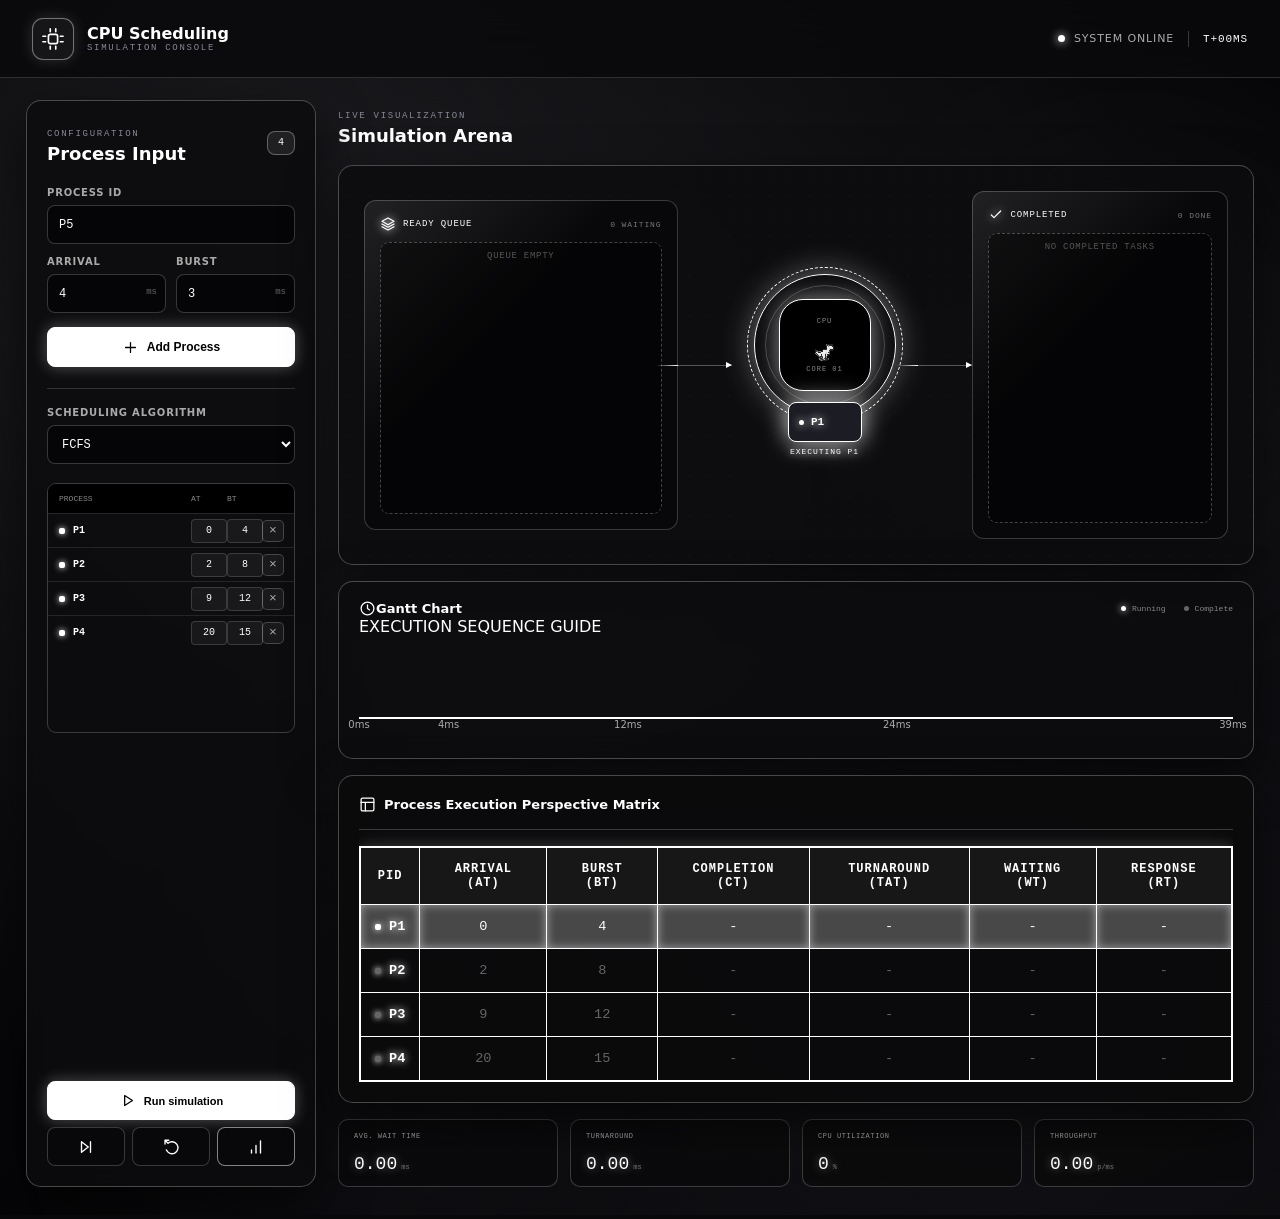
==== commit c9f044df: "Update index.html" ====
--- a/CPU-Scheduler/index.html
+++ b/CPU-Scheduler/index.html
@@ -8,6 +8,7 @@
   <link rel="preconnect" href="https://fonts.googleapis.com">
   <link rel="preconnect" href="https://fonts.gstatic.com" crossorigin>
   <link href="https://fonts.googleapis.com/css2?family=DM+Sans:wght@400;500;600;700&family=Space+Mono:wght@400;700&display=swap" rel="stylesheet">
+  
   <link rel="stylesheet" href="style.css">
 </head>
 <body>
@@ -99,44 +100,71 @@
           <input type="number" min="1" id="in-quantum" value="2" onchange="resetSim()" />
         </label>
 
-        <!-- MLQ ALGORITHM SELECTORS -->
+        <!-- MLQ ALGORITHM SELECTORS WITH INDIVIDUAL QUANTUMS -->
         <div id="mlq-wrap" style="display: none; margin-top: 10px; padding: 12px; background: rgba(255,255,255,0.03); border-radius: 8px; border: 1px solid rgba(255,255,255,0.1);">
-          <label class="algorithm-select" style="margin-bottom: 8px;">
-            <span style="font-size: 9px;">Queue 1 (Highest Priority)</span>
-            <select id="mlq-q1-algo" onchange="resetSim()">
-              <option value="FCFS">FCFS</option>
-              <option value="SJF">SJF</option>
-              <option value="SRTF">SRTF</option>
-              <option value="RR" selected>Round Robin</option>
-            </select>
-          </label>
-          <label class="algorithm-select" style="margin-bottom: 8px;">
-            <span style="font-size: 9px;">Queue 2 (High Priority)</span>
-            <select id="mlq-q2-algo" onchange="resetSim()">
-              <option value="FCFS">FCFS</option>
-              <option value="SJF">SJF</option>
-              <option value="SRTF" selected>SRTF</option>
-              <option value="RR">Round Robin</option>
-            </select>
-          </label>
-          <label class="algorithm-select" style="margin-bottom: 8px;">
-            <span style="font-size: 9px;">Queue 3 (Medium Priority)</span>
-            <select id="mlq-q3-algo" onchange="resetSim()">
-              <option value="FCFS">FCFS</option>
-              <option value="SJF" selected>SJF</option>
-              <option value="SRTF">SRTF</option>
-              <option value="RR">Round Robin</option>
-            </select>
-          </label>
-          <label class="algorithm-select">
-            <span style="font-size: 9px;">Queue 4 (Lowest Priority)</span>
-            <select id="mlq-q4-algo" onchange="resetSim()">
-              <option value="FCFS" selected>FCFS</option>
-              <option value="SJF">SJF</option>
-              <option value="SRTF">SRTF</option>
-              <option value="RR">Round Robin</option>
-            </select>
-          </label>
+          <div style="display: flex; gap: 10px; margin-bottom: 8px;">
+            <label class="algorithm-select" style="flex: 1; margin-bottom: 0;">
+              <span style="font-size: 9px;">Queue 1 (Highest)</span>
+              <select id="mlq-q1-algo" onchange="toggleMLQQuantum(); resetSim()">
+                <option value="FCFS">FCFS</option>
+                <option value="SJF">SJF</option>
+                <option value="SRTF">SRTF</option>
+                <option value="RR" selected>Round Robin</option>
+              </select>
+            </label>
+            <label class="algorithm-select" style="width: 60px; margin-bottom: 0;">
+              <span style="font-size: 9px;">Q (ms)</span>
+              <input type="number" min="1" id="mlq-q1-quantum" value="2" onchange="resetSim()" />
+            </label>
+          </div>
+          
+          <div style="display: flex; gap: 10px; margin-bottom: 8px;">
+            <label class="algorithm-select" style="flex: 1; margin-bottom: 0;">
+              <span style="font-size: 9px;">Queue 2 (High)</span>
+              <select id="mlq-q2-algo" onchange="toggleMLQQuantum(); resetSim()">
+                <option value="FCFS">FCFS</option>
+                <option value="SJF">SJF</option>
+                <option value="SRTF" selected>SRTF</option>
+                <option value="RR">Round Robin</option>
+              </select>
+            </label>
+            <label class="algorithm-select" style="width: 60px; margin-bottom: 0;">
+              <span style="font-size: 9px;">Q (ms)</span>
+              <input type="number" min="1" id="mlq-q2-quantum" value="4" onchange="resetSim()" />
+            </label>
+          </div>
+
+          <div style="display: flex; gap: 10px; margin-bottom: 8px;">
+            <label class="algorithm-select" style="flex: 1; margin-bottom: 0;">
+              <span style="font-size: 9px;">Queue 3 (Medium)</span>
+              <select id="mlq-q3-algo" onchange="toggleMLQQuantum(); resetSim()">
+                <option value="FCFS">FCFS</option>
+                <option value="SJF" selected>SJF</option>
+                <option value="SRTF">SRTF</option>
+                <option value="RR">Round Robin</option>
+              </select>
+            </label>
+            <label class="algorithm-select" style="width: 60px; margin-bottom: 0;">
+              <span style="font-size: 9px;">Q (ms)</span>
+              <input type="number" min="1" id="mlq-q3-quantum" value="8" onchange="resetSim()" />
+            </label>
+          </div>
+
+          <div style="display: flex; gap: 10px;">
+            <label class="algorithm-select" style="flex: 1; margin-bottom: 0;">
+              <span style="font-size: 9px;">Queue 4 (Lowest)</span>
+              <select id="mlq-q4-algo" onchange="toggleMLQQuantum(); resetSim()">
+                <option value="FCFS" selected>FCFS</option>
+                <option value="SJF">SJF</option>
+                <option value="SRTF">SRTF</option>
+                <option value="RR">Round Robin</option>
+              </select>
+            </label>
+            <label class="algorithm-select" style="width: 60px; margin-bottom: 0;">
+              <span style="font-size: 9px;">Q (ms)</span>
+              <input type="number" min="1" id="mlq-q4-quantum" value="16" onchange="resetSim()" />
+            </label>
+          </div>
         </div>
 
         <div class="process-list">
@@ -254,6 +282,12 @@
             </div>
           </div>
 
+          <!-- EXECUTION SEQUENCE GUIDE -->
+          <div class="trace-guide-container">
+            <div class="trace-guide-title">EXECUTION SEQUENCE GUIDE</div>
+            <div class="trace-guide-list" id="trace-guide-list"></div>
+          </div>
+
           <div class="timeline">
             <div class="timeline-bars" id="gantt-bars">
               <span class="timeline-empty">Timeline waiting for execution data</span>
@@ -262,7 +296,7 @@
           </div>
         </section>
 
-        <!-- Blended Process Execution Matrix (NOW WITH RT) -->
+        <!-- Blended Process Execution Matrix -->
         <section class="matrix-panel panel">
           <div class="matrix-heading">
             <svg width="17" height="17" viewBox="0 0 24 24" fill="none" stroke="currentColor" stroke-width="1.8" stroke-linecap="round" stroke-linejoin="round"><rect x="3" y="3" width="18" height="18" rx="2" ry="2"></rect><line x1="3" y1="9" x2="21" y2="9"></line><line x1="9" y1="21" x2="9" y2="9"></line></svg>
--- a/CPU-Scheduler/style.css
+++ b/CPU-Scheduler/style.css
@@ -119,7 +119,6 @@
 .workspace { min-width: 0; display: flex; flex-direction: column; gap: 16px; }
 .workspace-header { height: 49px; }
 
-/* UPDATED ARENA AND QUEUE CSS */
 .arena { min-height: 400px; padding: 25px; display: grid; grid-template-columns: minmax(250px, 1.1fr) 54px 186px 54px minmax(210px, 0.9fr); align-items: center; position: relative; overflow: hidden; }
 .grid-overlay { position: absolute; inset: 0; opacity: 0.15; background: radial-gradient(circle at 50% 50%, rgba(255,255,255,0.1) 1px, transparent 1px); background-size: 20px 20px; pointer-events: none; }
 
@@ -139,7 +138,6 @@
 .node-dot { width: 5px; height: 5px; border-radius: 50%; background: #ffffff; box-shadow: 0 0 8px #ffffff; }
 .process-node.is-active { color: #ffffff; border-color: #ffffff; background: #1c1c24; box-shadow: 0 0 25px rgba(255, 255, 255, 0.8); }
 
-/* Make process nodes smaller inside multi-queues */
 #queue-1 .process-node, #queue-2 .process-node, #queue-3 .process-node { min-width: 45px; height: 24px; font-size: 9px; padding: 0 6px; border-radius: 4px; }
 #queue-1 .process-node strong, #queue-2 .process-node strong, #queue-3 .process-node strong { font-size: 9px; }
 #queue-1 .process-node span:last-child, #queue-2 .process-node span:last-child, #queue-3 .process-node span:last-child { display: none; }
@@ -205,6 +203,11 @@
 .metrics strong { color: #ffffff; font: 18px 'Space Mono', monospace; text-shadow: 0 0 10px rgba(255, 255, 255, 0.4); }
 .metrics small { margin-left: 4px; color: #777777; font-size: 7px; }
 
+.comparison-table tr:hover { background: rgba(255, 255, 255, 0.05); }
+.comparison-table td { padding: 12px; border-bottom: 1px solid #333; color: #ddd; }
+.comparison-table td:first-child { font-weight: bold; color: #fff; }
+.best-metric { color: #4ade80 !important; text-shadow: 0 0 8px rgba(74, 222, 128, 0.5); font-weight: bold; }
+
 @keyframes node-in { from { opacity: 0; transform: translateY(-8px) scale(0.94); } to { opacity: 1; transform: translateY(0) scale(1); } }
 @keyframes flow { to { left: 100%; } }
 @keyframes spin { to { transform: rotate(360deg); } }
@@ -217,3 +220,38 @@
   .arena { grid-template-columns: minmax(185px, 1fr) 32px 150px 32px minmax(170px, 0.9fr); padding: 18px; }
   .cpu-rings { width: 120px; height: 120px; }
 }
+/* FIX: Make the editable inputs visible */
+.list-row input.inline-edit {
+  width: 100%;
+  height: 24px;
+  padding: 0;
+  
+  /* Force the text and background colors */
+  color: #ffffff !important;
+  background: rgba(255, 255, 255, 0.05) !important;
+  border: 1px solid rgba(255, 255, 255, 0.15) !important;
+  
+  border-radius: 4px;
+  font: 10px 'Space Mono', monospace;
+  text-align: center;
+  transition: all 0.2s ease;
+}
+
+/* Add a hover effect so you know it's editable */
+.list-row input.inline-edit:hover {
+  border-color: rgba(255, 255, 255, 0.5) !important;
+  background: rgba(255, 255, 255, 0.1) !important;
+}
+
+/* Focus effect when you click it */
+.list-row input.inline-edit:focus {
+  border-color: #ffffff !important;
+  box-shadow: 0 0 8px rgba(255, 255, 255, 0.3);
+}
+
+/* Hide the default up/down arrows on number inputs */
+.list-row input.inline-edit::-webkit-outer-spin-button,
+.list-row input.inline-edit::-webkit-inner-spin-button {
+  -webkit-appearance: none;
+  margin: 0;
+}
